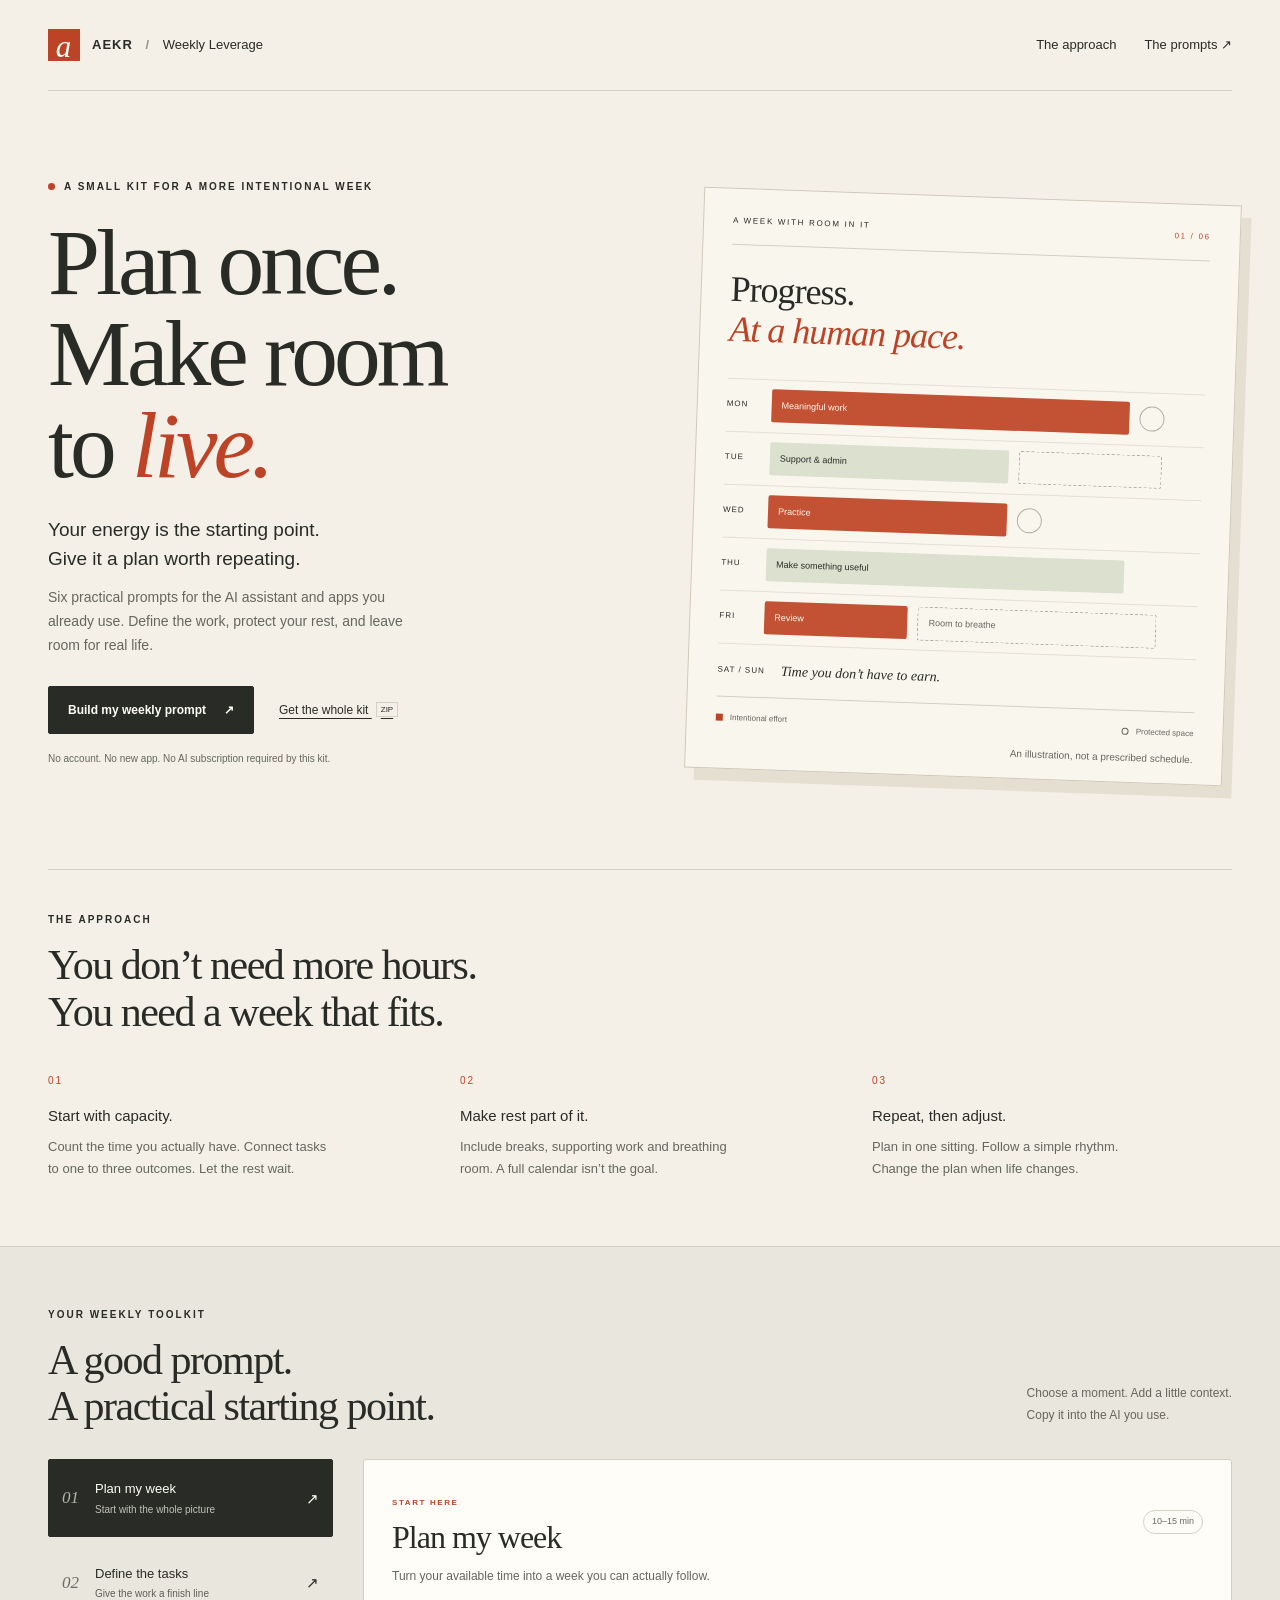
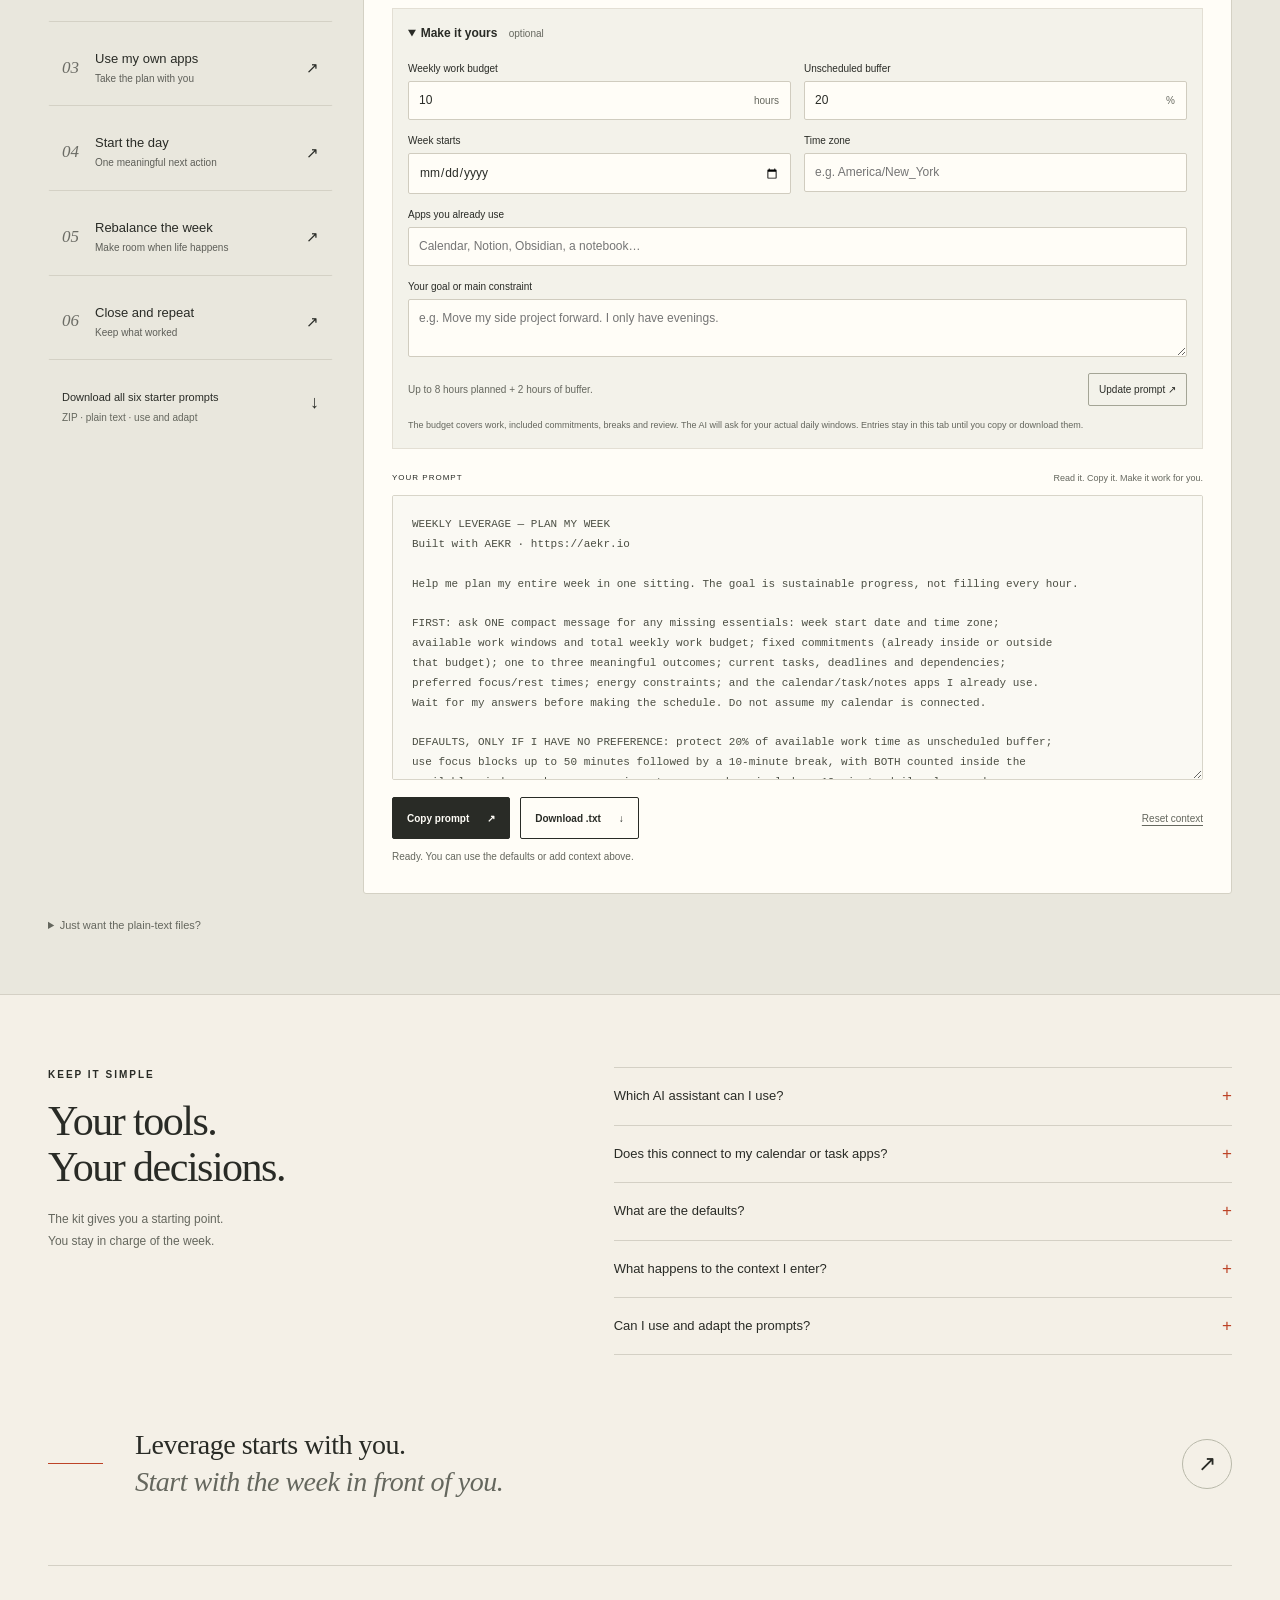
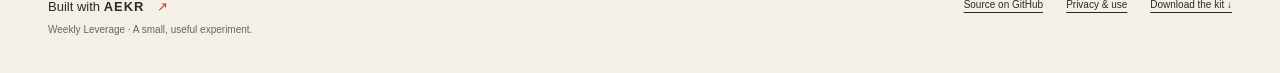
==== projects/weekly-leverage/index.html @ 7cd1676b "Add Weekly Leverage planning prompt toolkit [skip actions] Standalone HTML toolkit with six download" ====
<!doctype html>
<!-- (kommiBo) AEKR Weekly Leverage: a standalone, browser-local prompt toolkit. -->
<html lang="en">
  <head>
    <meta charset="utf-8" />
    <meta name="viewport" content="width=device-width, initial-scale=1" />
    <meta name="theme-color" content="#f4f0e7" />
    <meta
      name="description"
      content="Plan once. Make room to live. Six free-to-use planning prompts for the AI assistant and apps you already use. Built with AEKR."
    />
    <meta property="og:type" content="website" />
    <meta
      property="og:title"
      content="Weekly Leverage — Plan once. Make room to live."
    />
    <meta
      property="og:description"
      content="A practical prompt kit for a realistic week. Your goals, your time, your AI. Built with AEKR."
    />
    <meta name="twitter:card" content="summary" />
    <title>Weekly Leverage — Built with AEKR</title>
    <link rel="icon" href="favicon.svg" type="image/svg+xml" />
    <link rel="stylesheet" href="style.css" />
    <script type="module" src="app.js"></script>
  </head>
  <body>
    <a class="skip-link" href="#main">Skip to content</a>
    <header class="site-header shell">
      <a href="#" class="wordmark" aria-label="Weekly Leverage home"
        ><span class="brand-mark" aria-hidden="true">a</span
        ><span
          >AEKR<span class="wordmark-divider"> / </span
          ><span class="product-name">Weekly Leverage</span></span
        ></a
      >
      <nav aria-label="Main navigation">
        <a href="#how">The approach</a
        ><a href="#toolkit">The prompts <span aria-hidden="true">↗</span></a>
      </nav>
    </header>

    <main id="main">
      <section class="hero shell" aria-labelledby="hero-title">
        <div class="hero-copy">
          <p class="eyebrow">
            <span class="dot"></span> A SMALL KIT FOR A MORE INTENTIONAL WEEK
          </p>
          <h1 id="hero-title">
            Plan once.<br />Make room<br />to <em>live.</em>
          </h1>
          <p class="hero-intro">
            Your energy is the starting point.<br />Give it a plan worth
            repeating.
          </p>
          <p class="hero-detail">
            Six practical prompts for the AI assistant and apps you already use.
            Define the work, protect your rest, and leave room for real life.
          </p>
          <div class="hero-actions">
            <a class="button primary" href="#toolkit"
              >Build my weekly prompt <span aria-hidden="true">↗</span></a
            ><a class="text-link" href="weekly-leverage-prompts.zip" download
              >Get the whole kit <span class="file-tag">ZIP</span></a
            >
          </div>
          <p class="microcopy">
            No account. No new app. No AI subscription required by this kit.
          </p>
        </div>
        <div
          class="week-illustration"
          aria-label="Illustrative weekly plan with focus, supporting work and room to breathe"
        >
          <div class="paper-top">
            <span>A WEEK WITH ROOM IN IT</span
            ><span class="paper-number">01 / 06</span>
          </div>
          <div class="paper-heading">
            Progress.<br /><em>At a human pace.</em>
          </div>
          <div class="week-lines" aria-hidden="true">
            <div class="week-day">
              <span>MON</span>
              <div class="block focus long">Meaningful work</div>
              <div class="break-mark"></div>
            </div>
            <div class="week-day">
              <span>TUE</span>
              <div class="block support mid">Support &amp; admin</div>
              <div class="block outline short"></div>
            </div>
            <div class="week-day">
              <span>WED</span>
              <div class="block focus mid">Practice</div>
              <div class="break-mark"></div>
            </div>
            <div class="week-day">
              <span>THU</span>
              <div class="block support long">Make something useful</div>
            </div>
            <div class="week-day">
              <span>FRI</span>
              <div class="block focus short">Review</div>
              <div class="block outline mid">Room to breathe</div>
            </div>
            <div class="week-day weekend">
              <span>SAT / SUN</span>
              <div>Time you don’t have to earn.</div>
            </div>
          </div>
          <div class="paper-bottom">
            <span><i class="legend-square"></i> Intentional effort</span
            ><span><i class="legend-circle"></i> Protected space</span>
          </div>
          <p class="illustration-caption">
            An illustration, not a prescribed schedule.
          </p>
        </div>
      </section>

      <section class="approach shell" id="how" aria-labelledby="approach-title">
        <div class="section-kicker">THE APPROACH</div>
        <h2 id="approach-title">
          You don’t need more hours.<br />You need a week that fits.
        </h2>
        <div class="principles">
          <article>
            <span class="step-number">01</span>
            <h3>Start with capacity.</h3>
            <p>
              Count the time you actually have. Connect tasks to one to three
              outcomes. Let the rest wait.
            </p>
          </article>
          <article>
            <span class="step-number">02</span>
            <h3>Make rest part of it.</h3>
            <p>
              Include breaks, supporting work and breathing room. A full
              calendar isn’t the goal.
            </p>
          </article>
          <article>
            <span class="step-number">03</span>
            <h3>Repeat, then adjust.</h3>
            <p>
              Plan in one sitting. Follow a simple rhythm. Change the plan when
              life changes.
            </p>
          </article>
        </div>
      </section>

      <section
        class="toolkit-section"
        id="toolkit"
        aria-labelledby="toolkit-title"
      >
        <div class="shell">
          <div class="toolkit-heading">
            <div>
              <p class="section-kicker">YOUR WEEKLY TOOLKIT</p>
              <h2 id="toolkit-title">
                A good prompt.<br />A practical starting point.
              </h2>
            </div>
            <p>
              Choose a moment. Add a little context.<br />Copy it into the AI
              you use.
            </p>
          </div>
          <div class="toolkit-grid">
            <aside class="prompt-menu" aria-label="Choose a planning prompt">
              <button
                class="prompt-choice active"
                type="button"
                data-prompt="plan"
                aria-pressed="true"
              >
                <span class="choice-index">01</span
                ><span
                  ><strong>Plan my week</strong
                  ><small>Start with the whole picture</small></span
                ><span class="choice-arrow" aria-hidden="true">↗</span>
              </button>
              <button
                class="prompt-choice"
                type="button"
                data-prompt="tasks"
                aria-pressed="false"
              >
                <span class="choice-index">02</span
                ><span
                  ><strong>Define the tasks</strong
                  ><small>Give the work a finish line</small></span
                ><span class="choice-arrow" aria-hidden="true">↗</span>
              </button>
              <button
                class="prompt-choice"
                type="button"
                data-prompt="apps"
                aria-pressed="false"
              >
                <span class="choice-index">03</span
                ><span
                  ><strong>Use my own apps</strong
                  ><small>Take the plan with you</small></span
                ><span class="choice-arrow" aria-hidden="true">↗</span>
              </button>
              <button
                class="prompt-choice"
                type="button"
                data-prompt="daily"
                aria-pressed="false"
              >
                <span class="choice-index">04</span
                ><span
                  ><strong>Start the day</strong
                  ><small>One meaningful next action</small></span
                ><span class="choice-arrow" aria-hidden="true">↗</span>
              </button>
              <button
                class="prompt-choice"
                type="button"
                data-prompt="reset"
                aria-pressed="false"
              >
                <span class="choice-index">05</span
                ><span
                  ><strong>Rebalance the week</strong
                  ><small>Make room when life happens</small></span
                ><span class="choice-arrow" aria-hidden="true">↗</span>
              </button>
              <button
                class="prompt-choice"
                type="button"
                data-prompt="review"
                aria-pressed="false"
              >
                <span class="choice-index">06</span
                ><span
                  ><strong>Close and repeat</strong
                  ><small>Keep what worked</small></span
                ><span class="choice-arrow" aria-hidden="true">↗</span>
              </button>
              <a
                class="starter-download"
                href="weekly-leverage-prompts.zip"
                download
                >Download all six starter prompts
                <span aria-hidden="true">↓</span
                ><small>ZIP · plain text · use and adapt</small></a
              >
            </aside>

            <div class="prompt-workspace">
              <div class="workspace-heading">
                <div>
                  <span class="workspace-tag" id="prompt-tag">START HERE</span>
                  <h3 id="prompt-title">Plan my week</h3>
                </div>
                <span class="time-pill" id="prompt-time">10–15 min</span>
              </div>
              <p class="prompt-description" id="prompt-description">
                Turn your available time into a week you can actually follow.
              </p>
              <details class="customize-panel" open>
                <summary>Make it yours <span>optional</span></summary>
                <form id="context-form">
                  <fieldset id="context-fields" disabled>
                    <legend class="visually-hidden">
                      Optional planning context
                    </legend>
                    <div class="field-grid">
                      <label
                        >Weekly work budget
                        <span class="input-wrap"
                          ><input
                            name="hours"
                            type="number"
                            min="1"
                            max="80"
                            step="0.5"
                            value="10"
                            required
                          /><span>hours</span></span
                        ></label
                      >
                      <label
                        >Unscheduled buffer
                        <span class="input-wrap"
                          ><input
                            name="buffer"
                            type="number"
                            min="0"
                            max="50"
                            step="1"
                            value="20"
                            required
                          /><span>%</span></span
                        ></label
                      >
                      <label
                        >Week starts <input name="week" type="date"
                      /></label>
                      <label
                        >Time zone
                        <input
                          name="timezone"
                          type="text"
                          maxlength="80"
                          placeholder="e.g. America/New_York"
                      /></label>
                      <label class="wide"
                        >Apps you already use
                        <input
                          name="apps"
                          type="text"
                          maxlength="200"
                          placeholder="Calendar, Notion, Obsidian, a notebook…"
                      /></label>
                      <label class="wide"
                        >Your goal or main constraint
                        <textarea
                          name="context"
                          maxlength="2000"
                          rows="2"
                          placeholder="e.g. Move my side project forward. I only have evenings."
                        ></textarea>
                      </label>
                    </div>
                    <div class="form-bottom">
                      <p id="capacity-note">
                        Start with up to 8 hours planned + 2 hours of buffer.
                      </p>
                      <button class="small-button" type="submit">
                        Update prompt <span aria-hidden="true">↗</span>
                      </button>
                    </div>
                    <p class="input-note">
                      The budget covers work, included commitments, breaks and
                      review. The AI will ask for your actual daily windows.
                      Entries stay in this tab until you copy or download them.
                    </p>
                  </fieldset>
                </form>
              </details>
              <div class="output-heading">
                <label for="prompt-output">YOUR PROMPT</label
                ><span>Read it. Copy it. Make it work for you.</span>
              </div>
              <textarea
                id="prompt-output"
                class="prompt-output"
                readonly
                spellcheck="false"
                aria-describedby="prompt-status"
              >
Loading the prompt preview. You can also download the starter files below.</textarea>
              <div class="output-actions">
                <button
                  id="copy-prompt"
                  class="button primary"
                  type="button"
                  disabled
                >
                  Copy prompt <span aria-hidden="true">↗</span></button
                ><button
                  id="download-prompt"
                  class="button secondary"
                  type="button"
                  disabled
                >
                  Download .txt <span aria-hidden="true">↓</span></button
                ><button id="reset-context" class="reset-button" type="button">
                  Reset context
                </button>
              </div>
              <p
                id="prompt-status"
                role="status"
                aria-live="polite"
                class="status-line"
              >
                Starter files are also available without JavaScript.
              </p>
              <noscript
                ><p class="no-script">
                  The customizer needs JavaScript. All six starter prompts and
                  the ZIP still work below.
                </p></noscript
              >
            </div>
          </div>
          <details class="plain-files">
            <summary>Just want the plain-text files?</summary>
            <div class="file-links">
              <a href="prompts/01-plan-my-week.txt" download
                >01 · Plan my week</a
              ><a href="prompts/02-define-the-tasks.txt" download
                >02 · Define the tasks</a
              ><a href="prompts/03-move-it-to-my-apps.txt" download
                >03 · Use my own apps</a
              ><a href="prompts/04-start-the-day.txt" download
                >04 · Start the day</a
              ><a href="prompts/05-rebalance-a-disrupted-week.txt" download
                >05 · Rebalance the week</a
              ><a href="prompts/06-close-and-repeat.txt" download
                >06 · Close and repeat</a
              >
            </div>
          </details>
        </div>
      </section>

      <section class="questions shell" aria-labelledby="questions-title">
        <div>
          <p class="section-kicker">KEEP IT SIMPLE</p>
          <h2 id="questions-title">Your tools.<br />Your decisions.</h2>
          <p class="questions-intro">
            The kit gives you a starting point.<br />You stay in charge of the
            week.
          </p>
        </div>
        <div class="faq-list">
          <details>
            <summary>Which AI assistant can I use?</summary>
            <p>
              Any assistant that accepts a text prompt. Copy and paste, or
              download a .txt file. No model API or new subscription is required
              by this website. Your chosen assistant has its own access rules
              and limits.
            </p>
          </details>
          <details>
            <summary>Does this connect to my calendar or task apps?</summary>
            <p>
              No. This page prepares prompts. Your AI can use a connector only
              if it actually has one and you authorize it. Otherwise, paste a
              short summary and use the resulting checklist. The prompts ask for
              a preview and approval before any external changes.
            </p>
          </details>
          <details>
            <summary>What are the defaults?</summary>
            <p>
              A 10-hour example budget, a 20% unscheduled buffer, focus blocks
              up to 50 minutes with 10-minute breaks, one main outcome per day,
              and a brief daily close and weekly review. All supporting time
              must fit inside your available windows. Change these starting
              points to suit your week.
            </p>
          </details>
          <details>
            <summary>What happens to the context I enter?</summary>
            <p>
              The customizer processes it in this browser tab. The page has no
              account, analytics collector, persistent storage or AI connection.
              Your host handles page requests under its own policies. Copying a
              prompt into an AI shares that text with the provider you choose.
              Leave out secrets and confidential information.
            </p>
          </details>
          <details>
            <summary>Can I use and adapt the prompts?</summary>
            <p>
              Yes, for your personal or internal business planning. This
              permission covers the six prompt texts, not the rest of the
              repository or third-party brands. Read the
              <a href="USE-NOTES.txt">use notes</a>. AI output needs your
              review; this kit promises no particular result.
            </p>
          </details>
        </div>
      </section>
      <section class="closing shell">
        <span class="closing-rule"></span>
        <p>
          Leverage starts with you.<br /><em
            >Start with the week in front of you.</em
          >
        </p>
        <a
          href="#toolkit"
          class="circle-link"
          aria-label="Go to the prompt toolkit"
          >↗</a
        >
      </section>
    </main>
    <footer class="site-footer shell">
      <div>
        <a href="https://aekr.io" class="footer-brand"
          >Built with <strong>AEKR</strong> <span aria-hidden="true">↗</span></a
        >
        <p>Weekly Leverage · A small, useful experiment.</p>
      </div>
      <div class="footer-links">
        <a
          href="https://github.com/edlopezpm-ops/Madness/tree/main/projects/weekly-leverage"
          >Source on GitHub</a
        ><a href="USE-NOTES.txt">Privacy &amp; use</a
        ><a href="weekly-leverage-prompts.zip" download>Download the kit ↓</a>
      </div>
    </footer>
  </body>
</html>
---- projects/weekly-leverage/style.css ----
/* (kommiBo) AEKR Weekly Leverage: system fonts and local assets only. */
:root {
  --paper: #f4f0e7;
  --ink: #292b26;
  --muted: #65675e;
  --line: #d4d0c5;
  --accent: #bd4327;
  --soft: #e4e6d9;
  --white: #fffdf7;
  --serif: Georgia, "Times New Roman", serif;
  --sans: Arial, Helvetica, sans-serif;
}
* {
  box-sizing: border-box;
}
html {
  scroll-behavior: smooth;
  scroll-padding-top: 24px;
}
body {
  margin: 0;
  background: var(--paper);
  color: var(--ink);
  font-family: var(--sans);
  font-size: 15px;
  line-height: 1.55;
}
a {
  color: inherit;
  text-decoration-thickness: 1px;
  text-underline-offset: 4px;
}
button,
input,
textarea {
  font: inherit;
}
button,
a,
input,
summary,
textarea {
  -webkit-tap-highlight-color: transparent;
}
button {
  cursor: pointer;
}
button:disabled {
  cursor: wait;
  opacity: 0.6;
}
button:focus-visible,
a:focus-visible,
summary:focus-visible {
  outline: 3px solid var(--accent);
  outline-offset: 5px;
}
input:focus,
textarea:focus {
  outline: 2px solid var(--accent);
  outline-offset: 2px;
}
.shell {
  width: min(1200px, calc(100% - 96px));
  margin-inline: auto;
}
.skip-link {
  position: absolute;
  left: 15px;
  top: -80px;
  background: var(--ink);
  color: white;
  padding: 12px 20px;
  z-index: 5;
}
.skip-link:focus {
  top: 10px;
}
.site-header {
  display: flex;
  align-items: center;
  justify-content: space-between;
  padding-block: 29px;
  border-bottom: 1px solid var(--line);
}
.wordmark {
  display: flex;
  gap: 12px;
  align-items: center;
  font-size: 13px;
  font-weight: 700;
  letter-spacing: 1px;
  text-decoration: none;
}
.brand-mark {
  display: grid;
  place-items: center;
  background: var(--accent);
  color: var(--white);
  width: 32px;
  height: 32px;
  font: italic 31px var(--serif);
  padding-bottom: 5px;
}
.wordmark-divider {
  color: #96958a;
  margin: 0 8px;
}
.product-name {
  font-weight: 400;
  letter-spacing: 0;
}
.site-header nav {
  display: flex;
  gap: 28px;
  font-size: 13px;
}
.site-header nav a {
  text-decoration: none;
}
.site-header nav a:hover {
  color: var(--accent);
}
.hero {
  display: grid;
  grid-template-columns: 1.08fr 1fr;
  gap: 65px;
  align-items: center;
  padding-block: 78px 92px;
}
.eyebrow,
.section-kicker {
  font-size: 10px;
  letter-spacing: 2px;
  font-weight: 700;
}
.eyebrow {
  display: flex;
  align-items: center;
  gap: 9px;
  margin: 0 0 22px;
}
.dot {
  width: 7px;
  height: 7px;
  border-radius: 50%;
  background: var(--accent);
  flex-shrink: 0;
}
h1,
h2,
h3,
p {
  margin-top: 0;
}
h1 {
  font: 400 clamp(64px, 7.3vw, 100px)/0.98 var(--serif);
  letter-spacing: -4px;
  margin: 0 0 25px;
}
h1 em {
  color: var(--accent);
  font-weight: 400;
}
.hero-intro {
  font-size: 19px;
  line-height: 1.5;
  margin-bottom: 13px;
}
.hero-detail {
  max-width: 380px;
  font-size: 14px;
  line-height: 1.7;
  color: var(--muted);
  margin-bottom: 28px;
}
.hero-actions {
  display: flex;
  align-items: center;
  gap: 25px;
  flex-wrap: wrap;
}
.button {
  display: inline-flex;
  align-items: center;
  justify-content: center;
  gap: 18px;
  text-decoration: none;
  border: 1px solid var(--ink);
  padding: 14px 19px;
  font-size: 12px;
  font-weight: 700;
  border-radius: 2px;
  min-height: 46px;
}
.primary {
  background: var(--ink);
  color: var(--white);
}
.primary:hover {
  background: var(--accent);
  border-color: var(--accent);
}
.secondary {
  color: var(--ink);
  background: transparent;
}
.secondary:hover {
  background: var(--soft);
}
.text-link {
  font-size: 12px;
}
.file-tag {
  font-size: 8px;
  border: 1px solid var(--line);
  padding: 2px 4px;
  margin-left: 4px;
  vertical-align: 2px;
}
.microcopy {
  font-size: 10px;
  color: var(--muted);
  margin-top: 17px;
  margin-bottom: 0;
}
.week-illustration {
  position: relative;
  background: #f9f6ee;
  border: 1px solid #cfc9ba;
  padding: 26px 29px 19px;
  transform: rotate(2deg);
  box-shadow: 10px 12px 0 #e5dfd1;
  margin-top: 27px;
}
.paper-top {
  display: flex;
  justify-content: space-between;
  gap: 15px;
  border-bottom: 1px solid var(--line);
  padding-bottom: 17px;
  font-size: 8px;
  letter-spacing: 1.7px;
}
.paper-number {
  color: var(--accent);
  white-space: nowrap;
}
.paper-heading {
  font: 36px/1.1 var(--serif);
  letter-spacing: -1px;
  padding: 25px 0 28px;
}
.paper-heading em {
  color: var(--accent);
}
.week-day {
  display: flex;
  align-items: center;
  gap: 10px;
  min-height: 53px;
  border-top: 1px solid #e4dfd3;
}
.week-day > span {
  font-size: 8px;
  letter-spacing: 1px;
  width: 35px;
  flex-shrink: 0;
}
.block {
  display: flex;
  align-items: center;
  padding: 9px 10px;
  font-size: 9px;
  white-space: nowrap;
  border-radius: 2px;
  min-height: 33px;
}
.long {
  width: 75%;
}
.mid {
  width: 50%;
}
.short {
  width: 30%;
}
.focus {
  background: #c35134;
  color: #fff9ef;
}
.support {
  background: #dce0ce;
}
.outline {
  border: 1px dashed #acae9b;
  color: var(--muted);
}
.break-mark {
  height: 25px;
  width: 25px;
  border: 1px solid #aeb29e;
  border-radius: 50%;
  flex-shrink: 0;
}
.weekend {
  padding-block: 14px;
  gap: 16px;
  font: italic 14px var(--serif);
}
.weekend > span {
  font-family: var(--sans);
  font-style: normal;
  width: auto;
}
.paper-bottom {
  display: flex;
  justify-content: space-between;
  gap: 10px;
  border-top: 1px solid var(--line);
  padding-top: 15px;
  font-size: 8px;
  color: var(--muted);
}
.paper-bottom span {
  display: flex;
  align-items: center;
  gap: 7px;
}
.legend-square {
  height: 7px;
  width: 7px;
  background: var(--accent);
}
.legend-circle {
  height: 7px;
  width: 7px;
  border: 1px solid var(--muted);
  border-radius: 50%;
}
.illustration-caption {
  font: 10px var(--sans);
  text-align: right;
  color: var(--muted);
  margin: 14px 0 0;
}
.approach {
  padding-block: 42px 65px;
  border-top: 1px solid var(--line);
}
h2 {
  font: 400 42px/1.1 var(--serif);
  letter-spacing: -1.5px;
  margin: 15px 0 32px;
}
.principles {
  display: grid;
  grid-template-columns: repeat(3, 1fr);
  gap: 52px;
}
.step-number {
  font-size: 10px;
  color: var(--accent);
  letter-spacing: 2px;
}
.principles h3 {
  font-size: 15px;
  font-weight: 500;
  margin: 14px 0 9px;
}
.principles p {
  font-size: 13px;
  color: var(--muted);
  margin: 0;
  max-width: 290px;
  line-height: 1.7;
}
.toolkit-section {
  padding-block: 60px;
  background: #e9e7dd;
  border-block: 1px solid var(--line);
}
.toolkit-heading {
  display: flex;
  justify-content: space-between;
  gap: 30px;
  align-items: end;
  margin-bottom: 30px;
}
.toolkit-heading h2 {
  margin-bottom: 0;
}
.toolkit-heading > p {
  font-size: 12px;
  line-height: 1.8;
  color: var(--muted);
  margin-bottom: 3px;
}
.toolkit-grid {
  display: grid;
  grid-template-columns: 285px minmax(0, 1fr);
  gap: 30px;
  align-items: start;
}
.prompt-menu {
  display: grid;
  gap: 7px;
}
.prompt-choice {
  display: flex;
  align-items: center;
  gap: 16px;
  text-align: left;
  width: 100%;
  background: transparent;
  border: 1px solid transparent;
  border-bottom-color: #d4d1c5;
  padding: 19px 13px;
  color: var(--ink);
  border-radius: 2px;
}
.prompt-choice:hover {
  background: #dfdfd2;
}
.prompt-choice.active {
  background: var(--ink);
  color: var(--white);
  border-color: var(--ink);
}
.choice-index {
  font: italic 17px var(--serif);
  opacity: 0.65;
}
.prompt-choice strong {
  display: block;
  font-size: 13px;
  font-weight: 500;
}
.prompt-choice small {
  display: block;
  font-size: 10px;
  opacity: 0.72;
  margin-top: 2px;
}
.choice-arrow {
  margin-left: auto;
}
.starter-download {
  font-size: 11px;
  padding: 22px 14px 10px;
  text-decoration: none;
}
.starter-download > span {
  float: right;
  font-size: 18px;
}
.starter-download > small {
  display: block;
  color: var(--muted);
  font-size: 10px;
  margin-top: 4px;
}
.prompt-workspace {
  padding: 28px;
  background: var(--white);
  border: 1px solid #d4d1c4;
  border-radius: 3px;
  min-width: 0;
}
.workspace-heading {
  display: flex;
  align-items: center;
  justify-content: space-between;
  gap: 15px;
}
.workspace-tag {
  font-size: 8px;
  color: var(--accent);
  letter-spacing: 1.6px;
  font-weight: 700;
}
.workspace-heading h3 {
  font: 32px/1.15 var(--serif);
  letter-spacing: -1px;
  margin: 7px 0 0;
}
.time-pill {
  border: 1px solid var(--line);
  font-size: 9px;
  padding: 4px 8px;
  white-space: nowrap;
  border-radius: 20px;
  color: var(--muted);
}
.prompt-description {
  font-size: 12px;
  color: var(--muted);
  margin: 12px 0 22px;
}
.customize-panel {
  background: #f3f2ea;
  border: 1px solid #e3dfd4;
  padding: 15px;
  margin-bottom: 23px;
}
.customize-panel summary {
  font-size: 12px;
  font-weight: 700;
  cursor: pointer;
}
.customize-panel summary > span {
  font-size: 10px;
  color: var(--muted);
  font-weight: 400;
  margin-left: 8px;
}
.field-grid {
  display: grid;
  grid-template-columns: 1fr 1fr;
  gap: 13px;
  margin-top: 18px;
}
.field-grid label {
  font-size: 10px;
  display: flex;
  flex-direction: column;
  gap: 5px;
}
.wide {
  grid-column: 1/-1;
}
.field-grid input,
.field-grid textarea {
  background: var(--white);
  border: 1px solid #d0ccbf;
  color: var(--ink);
  width: 100%;
  padding: 9px 10px;
  border-radius: 2px;
  min-width: 0;
  font-size: 12px;
}
.field-grid textarea {
  resize: vertical;
}
.input-wrap {
  display: flex;
  align-items: center;
  background: var(--white);
  border: 1px solid #d0ccbf;
  border-radius: 2px;
}
.input-wrap input {
  border: 0;
  background: transparent;
  flex: 1;
  width: 60%;
  padding-right: 3px;
}
.input-wrap > span {
  font-size: 10px;
  color: var(--muted);
  padding-right: 11px;
}
.form-bottom {
  display: flex;
  align-items: center;
  justify-content: space-between;
  gap: 14px;
  margin-top: 16px;
}
.form-bottom p {
  font-size: 10px;
  color: var(--muted);
  margin: 0;
  max-width: 245px;
}
.small-button {
  background: transparent;
  border: 1px solid #a4a596;
  border-radius: 2px;
  padding: 8px 10px;
  font-size: 10px;
  white-space: nowrap;
  color: var(--ink);
}
.small-button:hover {
  background: var(--soft);
}
.input-note {
  font-size: 9px;
  line-height: 1.6;
  color: var(--muted);
  margin: 12px 0 0;
}
.output-heading {
  display: flex;
  justify-content: space-between;
  gap: 12px;
  align-items: center;
  font-size: 8px;
  letter-spacing: 1px;
  margin-bottom: 10px;
}
.output-heading span {
  font-size: 9px;
  letter-spacing: 0;
  color: var(--muted);
}
.prompt-output {
  display: block;
  width: 100%;
  height: 285px;
  resize: vertical;
  border: 1px solid #d8d5c9;
  background: #faf9f3;
  color: #4b4e43;
  padding: 19px;
  font:
    11px/1.8 "Courier New",
    monospace;
  border-radius: 2px;
  tab-size: 2;
}
.output-actions {
  display: flex;
  align-items: center;
  gap: 10px;
  flex-wrap: wrap;
  margin-top: 17px;
}
.output-actions .button {
  padding: 11px 14px;
  min-height: 42px;
  font-size: 10px;
}
.reset-button {
  font-size: 10px;
  border: 0;
  padding: 10px 0;
  background: transparent;
  color: var(--muted);
  margin-left: auto;
  text-decoration: underline;
  text-underline-offset: 3px;
}
.status-line {
  font-size: 10px;
  color: var(--muted);
  min-height: 16px;
  margin: 10px 0 0;
}
.plain-files {
  font-size: 11px;
  color: var(--muted);
  margin-top: 23px;
}
.plain-files summary {
  cursor: pointer;
}
.file-links {
  display: grid;
  grid-template-columns: repeat(3, 1fr);
  gap: 12px;
  margin-top: 18px;
}
.questions {
  display: grid;
  grid-template-columns: 1fr 1.3fr;
  gap: 90px;
  padding-block: 72px;
}
.questions h2 {
  margin-bottom: 19px;
}
.questions-intro {
  font-size: 12px;
  line-height: 1.8;
  color: var(--muted);
}
.faq-list details {
  border-top: 1px solid var(--line);
  padding-block: 18px;
}
.faq-list details:last-child {
  border-bottom: 1px solid var(--line);
}
.faq-list summary {
  font-size: 13px;
  cursor: pointer;
  list-style: none;
  display: flex;
  align-items: start;
  justify-content: space-between;
  gap: 20px;
}
.faq-list summary::-webkit-details-marker {
  display: none;
}
.faq-list summary::after {
  content: "+";
  font-size: 17px;
  line-height: 1.2;
  color: var(--accent);
}
.faq-list details[open] summary::after {
  content: "−";
}
.faq-list p {
  font-size: 12px;
  line-height: 1.8;
  margin: 14px 23px 0 0;
  color: var(--muted);
}
.closing {
  display: flex;
  align-items: center;
  gap: 32px;
  padding-block: 0 65px;
}
.closing-rule {
  width: 55px;
  height: 1px;
  background: var(--accent);
}
.closing p {
  font: 28px/1.3 var(--serif);
  letter-spacing: -0.5px;
  margin: 0;
}
.closing p em {
  color: var(--muted);
}
.circle-link {
  margin-left: auto;
  border: 1px solid #b8b8a9;
  width: 50px;
  height: 50px;
  border-radius: 50%;
  display: grid;
  place-items: center;
  font-size: 22px;
  text-decoration: none;
}
.circle-link:hover {
  background: var(--soft);
}
.site-footer {
  border-top: 1px solid var(--line);
  padding-block: 28px 35px;
  display: flex;
  justify-content: space-between;
  gap: 35px;
}
.footer-brand {
  font-size: 13px;
  text-decoration: none;
}
.footer-brand strong {
  letter-spacing: 1px;
}
.footer-brand span {
  color: var(--accent);
  margin-left: 9px;
}
.site-footer p {
  font-size: 10px;
  color: var(--muted);
  margin: 5px 0 0;
}
.footer-links {
  display: flex;
  align-items: start;
  gap: 23px;
  font-size: 10px;
  padding-top: 3px;
}
.no-script {
  font-size: 12px;
  padding: 12px;
  background: var(--soft);
}
@media (min-width: 1500px) {
  .hero {
    gap: 95px;
  }
  .week-illustration {
    margin-inline: 10px;
  }
}
@media (max-width: 1000px) {
  .shell {
    width: calc(100% - 64px);
  }
  .hero {
    gap: 35px;
    padding-block: 60px 75px;
  }
  h1 {
    font-size: 76px;
  }
  .hero-actions {
    gap: 17px;
  }
  .week-illustration {
    padding: 23px;
  }
  .paper-heading {
    font-size: 31px;
  }
  .block {
    font-size: 8px;
    padding: 8px;
  }
  .toolkit-grid {
    grid-template-columns: 235px minmax(0, 1fr);
    gap: 20px;
  }
  .prompt-workspace {
    padding: 22px;
  }
  .questions {
    gap: 50px;
  }
  .principles {
    gap: 35px;
  }
  .footer-links {
    gap: 15px;
  }
  .output-heading span {
    display: none;
  }
}
@media (max-width: 760px) {
  .shell {
    width: calc(100% - 40px);
  }
  .site-header {
    padding-block: 20px;
  }
  .site-header nav {
    gap: 16px;
    font-size: 11px;
  }
  .site-header nav a:first-child {
    display: none;
  }
  .wordmark {
    font-size: 11px;
    gap: 8px;
  }
  .wordmark-divider {
    margin: 0 4px;
  }
  .brand-mark {
    width: 27px;
    height: 27px;
    font-size: 26px;
  }
  .hero {
    grid-template-columns: 1fr;
    gap: 18px;
    padding-block: 43px 55px;
  }
  .eyebrow {
    font-size: 8px;
    letter-spacing: 1.5px;
  }
  h1 {
    font-size: clamp(65px, 14vw, 95px);
    letter-spacing: -3px;
  }
  .hero-intro {
    font-size: 18px;
  }
  .hero-detail {
    max-width: 100%;
    font-size: 13px;
  }
  .week-illustration {
    max-width: 440px;
    width: calc(100% - 16px);
    margin: 28px auto 5px;
    transform: rotate(1deg);
  }
  .week-day {
    min-height: 48px;
  }
  .block {
    font-size: 9px;
  }
  .paper-heading {
    font-size: 35px;
  }
  .approach {
    padding-block: 35px 40px;
  }
  h2 {
    font-size: 34px;
  }
  .principles {
    grid-template-columns: 1fr;
    gap: 25px;
  }
  .principles article {
    display: grid;
    grid-template-columns: 30px 1fr;
    column-gap: 8px;
  }
  .step-number {
    grid-row: 1/3;
    padding-top: 4px;
  }
  .principles h3 {
    margin: 0 0 7px;
  }
  .principles p {
    max-width: none;
  }
  .toolkit-section {
    padding-block: 40px;
  }
  .toolkit-heading {
    display: block;
  }
  .toolkit-heading > p {
    margin-top: 17px;
  }
  .toolkit-grid {
    grid-template-columns: 1fr;
    gap: 22px;
  }
  .prompt-menu {
    grid-template-columns: 1fr 1fr;
    gap: 7px;
  }
  .prompt-choice {
    gap: 10px;
    padding: 14px 9px;
    border-color: #d1d1c4;
  }
  .prompt-choice strong {
    font-size: 11px;
  }
  .prompt-choice small {
    font-size: 9px;
  }
  .choice-index {
    font-size: 15px;
  }
  .choice-arrow {
    display: none;
  }
  .starter-download {
    grid-column: 1/-1;
    padding: 12px 3px 0;
  }
  .starter-download > small {
    display: inline;
    margin-left: 9px;
  }
  .prompt-workspace {
    padding: 20px 17px;
  }
  .workspace-heading h3 {
    font-size: 29px;
  }
  .form-bottom {
    align-items: start;
  }
  .form-bottom p {
    max-width: 170px;
  }
  .prompt-output {
    height: 310px;
    font-size: 11px;
    padding: 14px;
  }
  .file-links {
    grid-template-columns: 1fr 1fr;
    font-size: 10px;
  }
  .questions {
    grid-template-columns: 1fr;
    gap: 16px;
    padding-block: 45px;
  }
  .questions h2 {
    margin-bottom: 14px;
  }
  .questions-intro br {
    display: none;
  }
  .closing {
    gap: 17px;
    padding-block: 0 40px;
  }
  .closing-rule {
    width: 22px;
  }
  .closing p {
    font-size: 22px;
  }
  .circle-link {
    width: 40px;
    height: 40px;
    flex-shrink: 0;
  }
  .site-footer {
    display: block;
    padding-block: 22px;
  }
  .footer-links {
    margin-top: 20px;
    flex-wrap: wrap;
    gap: 20px;
  }
  .output-actions {
    gap: 8px;
  }
  .reset-button {
    margin-left: 0;
    padding-left: 6px;
  }
}
@media (prefers-reduced-motion: reduce) {
  html {
    scroll-behavior: auto;
  }
}

fieldset {
  border: 0;
  padding: 0;
  margin: 0;
  min-width: 0;
}
.visually-hidden {
  position: absolute;
  width: 1px;
  height: 1px;
  overflow: hidden;
  clip-path: inset(50%);
  white-space: nowrap;
}

@media (max-width: 760px) {
  .field-grid input,
  .field-grid textarea {
    font-size: 16px;
  }
  .field-grid label {
    font-size: 11px;
  }
  .input-note {
    font-size: 10px;
  }
  .prompt-choice strong {
    font-size: 12px;
  }
}
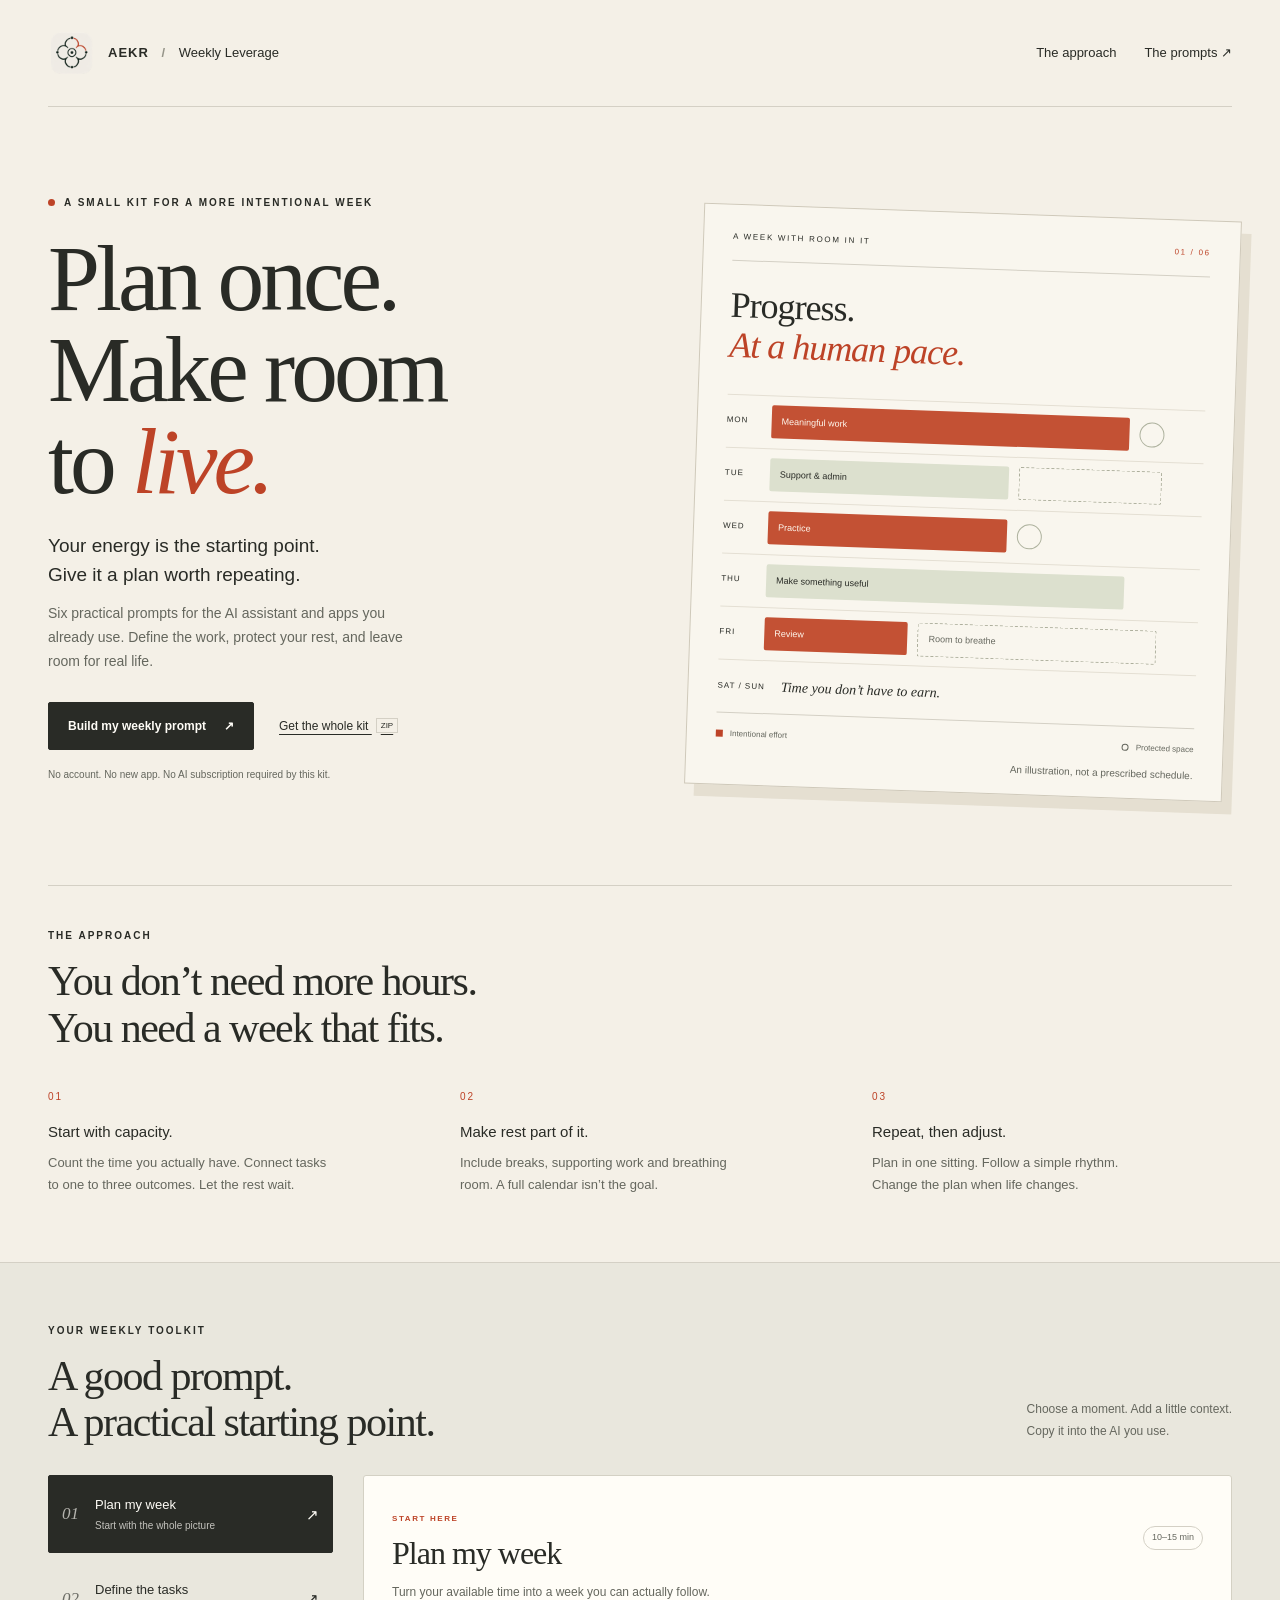
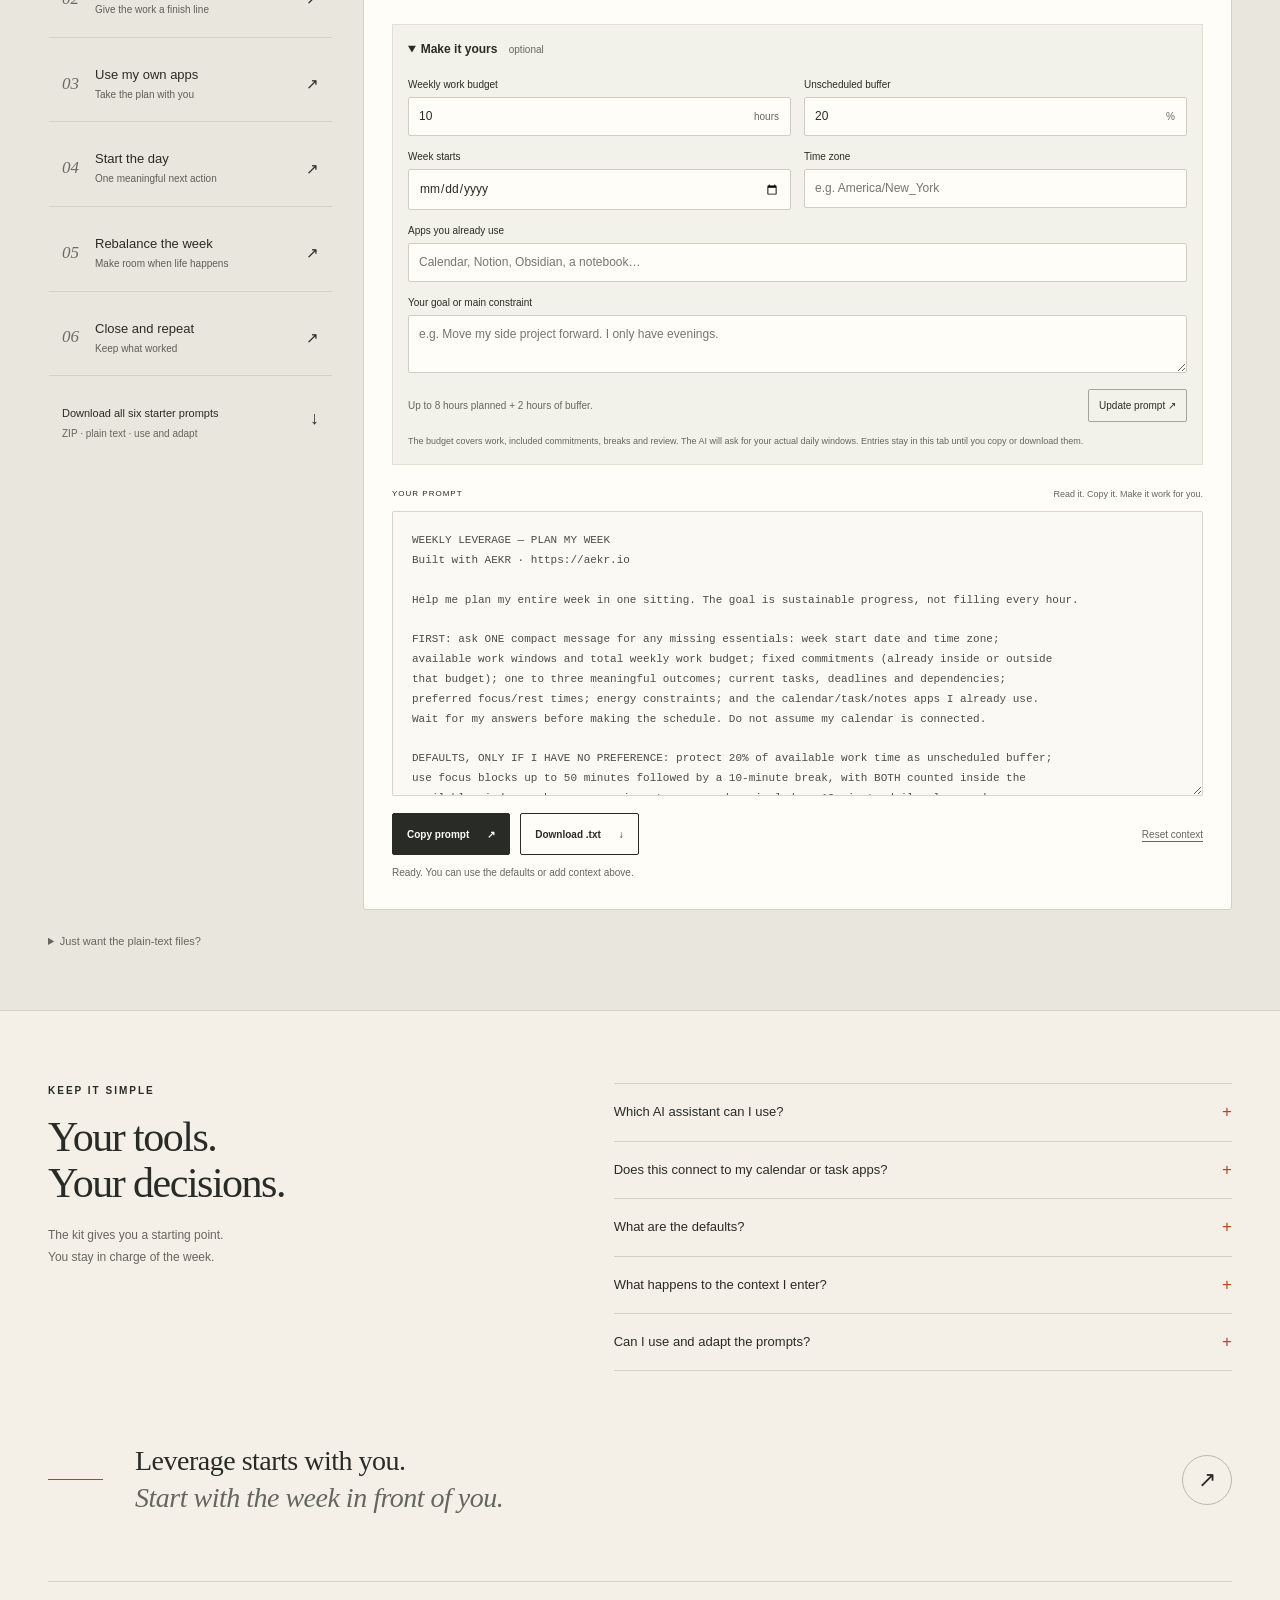
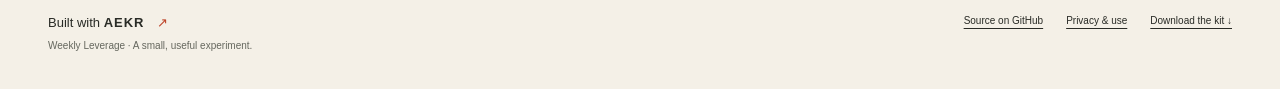
==== commit d6a2faa1: "Add Weekly Leverage social card and owner brand link [skip actions] AEKR-Automation: kommiBo AEKR-Mu" ====
--- a/projects/weekly-leverage/index.html
+++ b/projects/weekly-leverage/index.html
@@ -10,6 +10,8 @@
       content="Plan once. Make room to live. Six free-to-use planning prompts for the AI assistant and apps you already use. Built with AEKR."
     />
     <meta property="og:type" content="website" />
+    <meta property="og:site_name" content="AEKR" />
+    <meta property="og:url" content="https://aekr.io/weekly-leverage/" />
     <meta
       property="og:title"
       content="Weekly Leverage — Plan once. Make room to live."
@@ -18,8 +20,36 @@
       property="og:description"
       content="A practical prompt kit for a realistic week. Your goals, your time, your AI. Built with AEKR."
     />
-    <meta name="twitter:card" content="summary" />
+    <meta
+      property="og:image"
+      content="https://aekr.io/weekly-leverage/social-card.png"
+    />
+    <meta property="og:image:type" content="image/png" />
+    <meta property="og:image:width" content="1200" />
+    <meta property="og:image:height" content="630" />
+    <meta
+      property="og:image:alt"
+      content="Weekly Leverage: Plan once. Make room to live. Six planning prompts, with an illustrated weekly schedule. Built with AEKR."
+    />
+    <meta name="twitter:card" content="summary_large_image" />
+    <meta
+      name="twitter:title"
+      content="Weekly Leverage — Plan once. Make room to live."
+    />
+    <meta
+      name="twitter:description"
+      content="Six planning prompts for the AI assistant and apps you already use. Built with AEKR."
+    />
+    <meta
+      name="twitter:image"
+      content="https://aekr.io/weekly-leverage/social-card.png"
+    />
+    <meta
+      name="twitter:image:alt"
+      content="Weekly Leverage: Plan once. Make room to live. Six planning prompts, with an illustrated weekly schedule. Built with AEKR."
+    />
     <title>Weekly Leverage — Built with AEKR</title>
+    <link rel="canonical" href="https://aekr.io/weekly-leverage/" />
     <link rel="icon" href="favicon.svg" type="image/svg+xml" />
     <link rel="stylesheet" href="style.css" />
     <script type="module" src="app.js"></script>
@@ -27,9 +57,15 @@
   <body>
     <a class="skip-link" href="#main">Skip to content</a>
     <header class="site-header shell">
-      <a href="#" class="wordmark" aria-label="Weekly Leverage home"
-        ><span class="brand-mark" aria-hidden="true">a</span
-        ><span
+      <a href="https://aekr.io/" class="wordmark" aria-label="AEKR home"
+        ><img
+          class="brand-mark"
+          src="aekr-mark.png"
+          alt=""
+          width="48"
+          height="48"
+        />
+        <span
           >AEKR<span class="wordmark-divider"> / </span
           ><span class="product-name">Weekly Leverage</span></span
         ></a
--- a/projects/weekly-leverage/style.css
+++ b/projects/weekly-leverage/style.css
@@ -93,14 +93,11 @@
   text-decoration: none;
 }
 .brand-mark {
-  display: grid;
-  place-items: center;
-  background: var(--accent);
-  color: var(--white);
-  width: 32px;
-  height: 32px;
-  font: italic 31px var(--serif);
-  padding-bottom: 5px;
+  display: block;
+  flex: 0 0 auto;
+  width: 48px;
+  height: 48px;
+  object-fit: contain;
 }
 .wordmark-divider {
   color: #96958a;
@@ -854,9 +851,8 @@
     margin: 0 4px;
   }
   .brand-mark {
-    width: 27px;
-    height: 27px;
-    font-size: 26px;
+    width: 40px;
+    height: 40px;
   }
   .hero {
     grid-template-columns: 1fr;
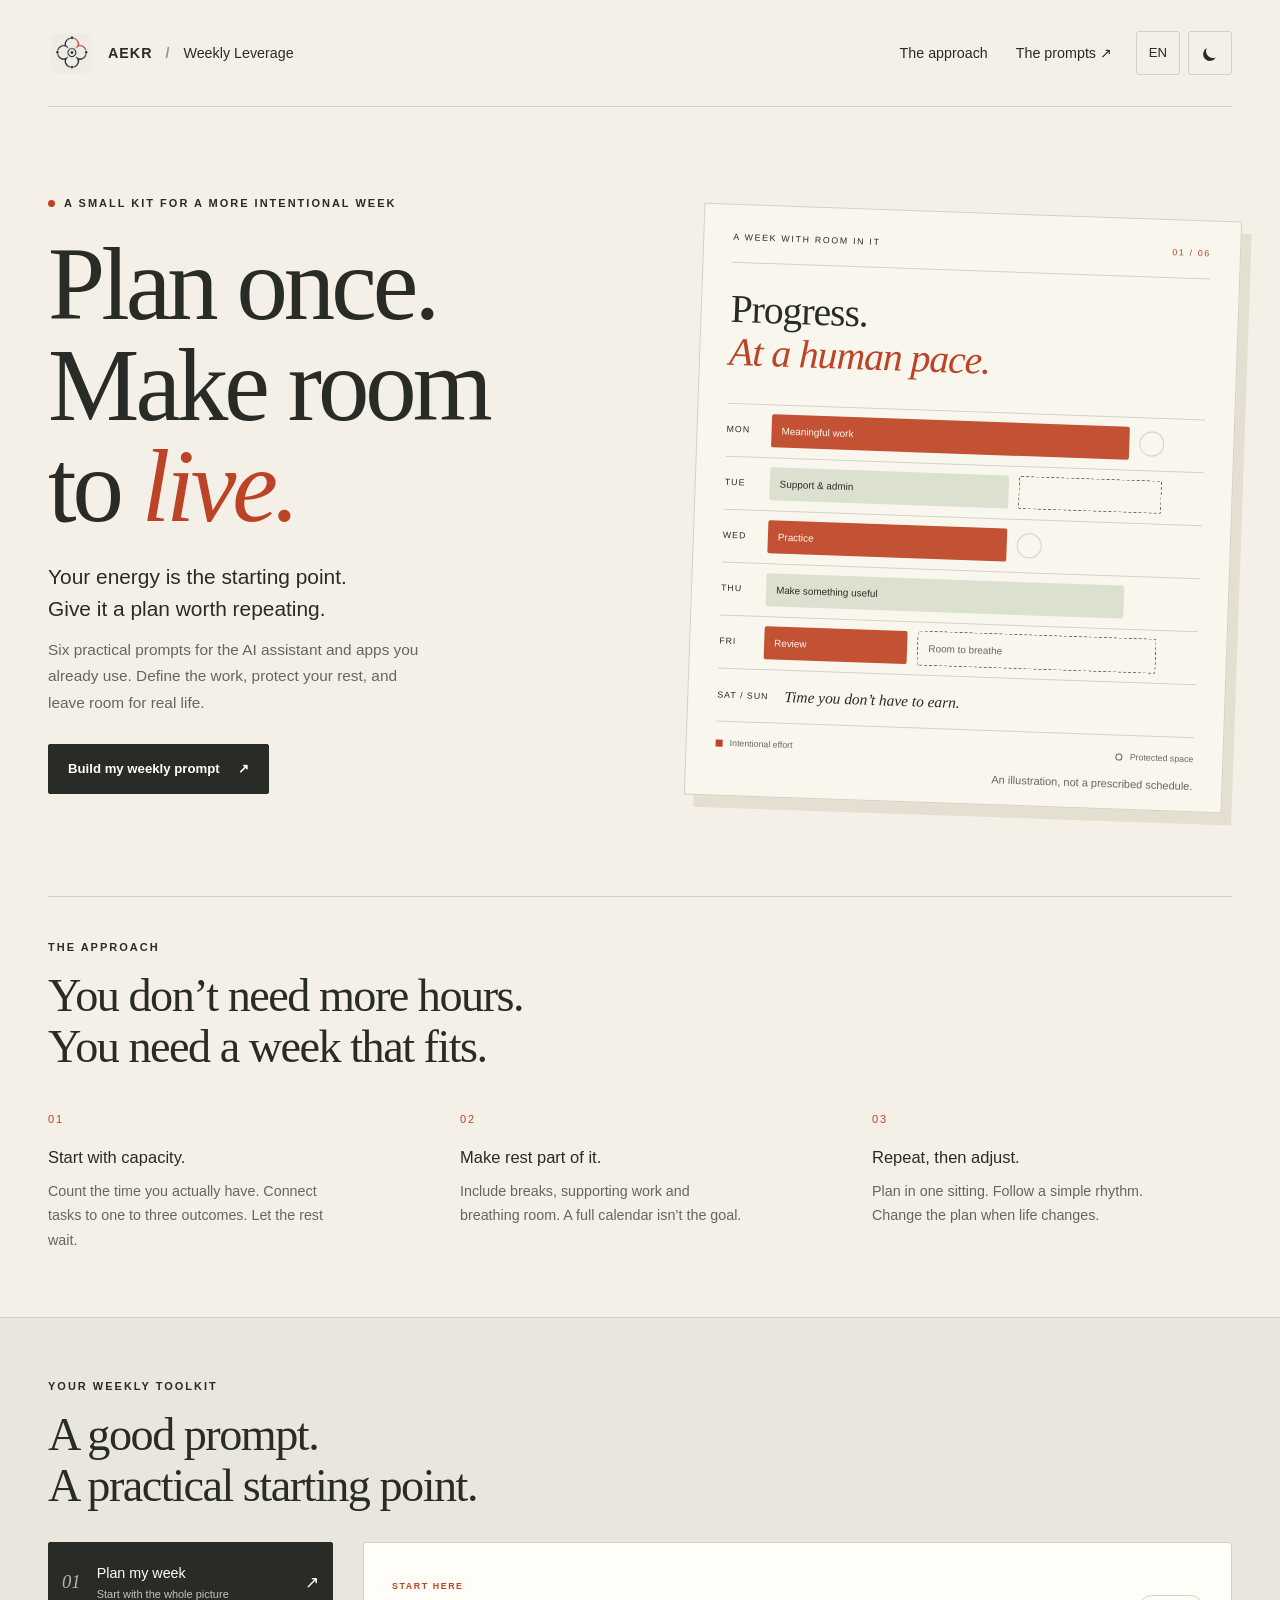
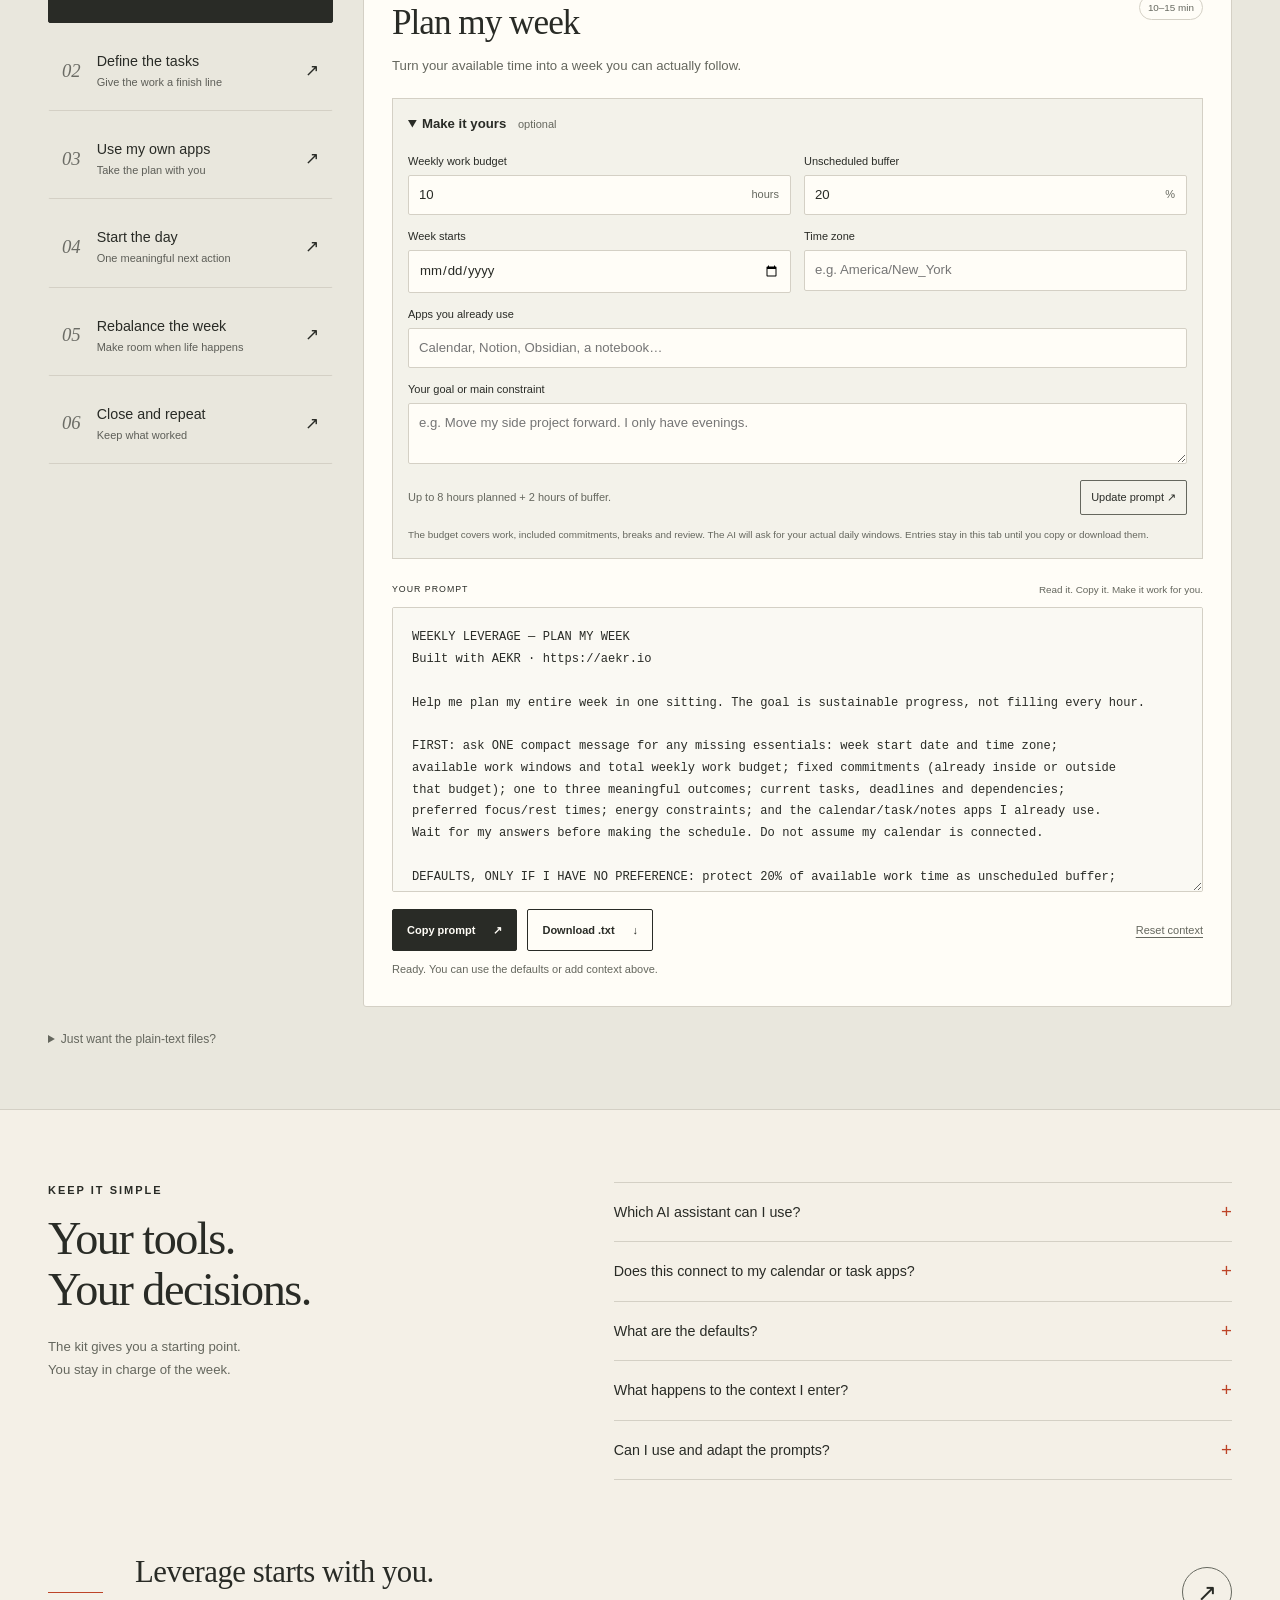
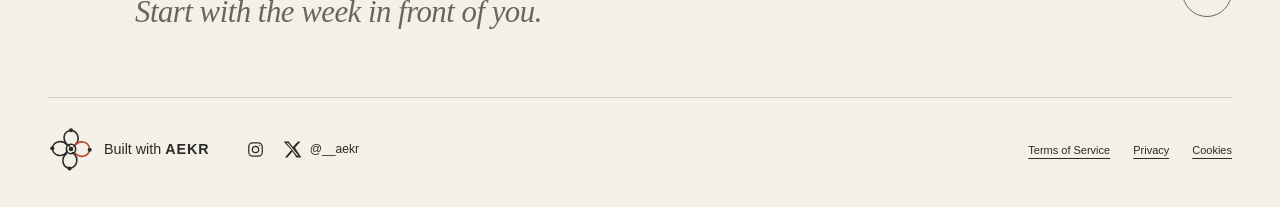
==== commit 4dbb0b6c: "Add multilingual Weekly Leverage preferences and AEKR footer [skip actions] AEKR-Automation: kommiBo" ====
--- a/projects/weekly-leverage/index.html
+++ b/projects/weekly-leverage/index.html
@@ -50,7 +50,9 @@
     />
     <title>Weekly Leverage — Built with AEKR</title>
     <link rel="canonical" href="https://aekr.io/weekly-leverage/" />
-    <link rel="icon" href="favicon.svg" type="image/svg+xml" />
+    <link rel="icon" href="aekr-mark.png" type="image/png" sizes="256x256" />
+    <meta name="color-scheme" content="light dark" />
+    <script src="theme.js"></script>
     <link rel="stylesheet" href="style.css" />
     <script type="module" src="app.js"></script>
   </head>
@@ -74,6 +76,68 @@
         <a href="#how">The approach</a
         ><a href="#toolkit">The prompts <span aria-hidden="true">↗</span></a>
       </nav>
+      <div class="preferences" id="preferences">
+        <div class="language-control">
+          <button
+            id="language-toggle"
+            type="button"
+            aria-label="Choose language"
+            aria-expanded="false"
+            aria-controls="language-options"
+            disabled
+          >
+            EN
+          </button>
+          <div id="language-options" class="language-options" hidden>
+            <div role="group" aria-label="Language options">
+              <button type="button" data-language="en" lang="en">
+                English
+              </button>
+              <button type="button" data-language="es" lang="es">
+                Español
+              </button>
+              <button type="button" data-language="pt" lang="pt-BR">
+                Português
+              </button>
+            </div>
+            <button id="system-theme" type="button">Use system theme</button>
+          </div>
+        </div>
+        <button
+          id="theme-toggle"
+          type="button"
+          aria-label="Switch to dark mode"
+          aria-pressed="false"
+          hidden
+        >
+          <svg
+            class="moon-icon"
+            viewBox="0 0 24 24"
+            aria-hidden="true"
+            focusable="false"
+          >
+            <path
+              d="M18.8 16.6A8.5 8.5 0 0 1 7.4 5.2 8.5 8.5 0 1 0 18.8 16.6Z"
+              fill="currentColor"
+            />
+          </svg>
+          <svg
+            class="sun-icon"
+            viewBox="0 0 24 24"
+            aria-hidden="true"
+            focusable="false"
+            fill="none"
+            stroke="currentColor"
+            stroke-width="1.8"
+            stroke-linecap="round"
+          >
+            <circle cx="12" cy="12" r="4" />
+            <path
+              d="M12 2v2m0 16v2M4.93 4.93l1.42 1.42m11.3 11.3 1.42 1.42M2 12h2m16 0h2M4.93 19.07l1.42-1.42m11.3-11.3 1.42-1.42"
+            />
+          </svg>
+        </button>
+      </div>
     </header>
 
     <main id="main">
@@ -96,13 +160,8 @@
           <div class="hero-actions">
             <a class="button primary" href="#toolkit"
               >Build my weekly prompt <span aria-hidden="true">↗</span></a
-            ><a class="text-link" href="weekly-leverage-prompts.zip" download
-              >Get the whole kit <span class="file-tag">ZIP</span></a
             >
           </div>
-          <p class="microcopy">
-            No account. No new app. No AI subscription required by this kit.
-          </p>
         </div>
         <div
           class="week-illustration"
@@ -201,10 +260,6 @@
                 A good prompt.<br />A practical starting point.
               </h2>
             </div>
-            <p>
-              Choose a moment. Add a little context.<br />Copy it into the AI
-              you use.
-            </p>
           </div>
           <div class="toolkit-grid">
             <aside class="prompt-menu" aria-label="Choose a planning prompt">
@@ -280,14 +335,6 @@
                   ><small>Keep what worked</small></span
                 ><span class="choice-arrow" aria-hidden="true">↗</span>
               </button>
-              <a
-                class="starter-download"
-                href="weekly-leverage-prompts.zip"
-                download
-                >Download all six starter prompts
-                <span aria-hidden="true">↓</span
-                ><small>ZIP · plain text · use and adapt</small></a
-              >
             </aside>
 
             <div class="prompt-workspace">
@@ -423,8 +470,8 @@
               </p>
               <noscript
                 ><p class="no-script">
-                  The customizer needs JavaScript. All six starter prompts and
-                  the ZIP still work below.
+                  The customizer needs JavaScript. All six starter prompts still
+                  work below.
                 </p></noscript
               >
             </div>
@@ -446,6 +493,46 @@
                 >06 · Close and repeat</a
               >
             </div>
+            <noscript
+              ><h3 lang="es">Español</h3>
+              <div class="file-links" lang="es">
+                <a href="locales/es/prompts/01-plan-my-week.txt" download
+                  >01 · Planificar mi semana</a
+                ><a href="locales/es/prompts/02-define-the-tasks.txt" download
+                  >02 · Definir las tareas</a
+                ><a href="locales/es/prompts/03-move-it-to-my-apps.txt" download
+                  >03 · Usar mis apps</a
+                ><a href="locales/es/prompts/04-start-the-day.txt" download
+                  >04 · Empezar el día</a
+                ><a
+                  href="locales/es/prompts/05-rebalance-a-disrupted-week.txt"
+                  download
+                  >05 · Reequilibrar la semana</a
+                ><a href="locales/es/prompts/06-close-and-repeat.txt" download
+                  >06 · Cerrar y repetir</a
+                >
+              </div></noscript
+            >
+            <noscript
+              ><h3 lang="pt">Português</h3>
+              <div class="file-links" lang="pt">
+                <a href="locales/pt/prompts/01-plan-my-week.txt" download
+                  >01 · Planejar minha semana</a
+                ><a href="locales/pt/prompts/02-define-the-tasks.txt" download
+                  >02 · Definir as tarefas</a
+                ><a href="locales/pt/prompts/03-move-it-to-my-apps.txt" download
+                  >03 · Usar meus aplicativos</a
+                ><a href="locales/pt/prompts/04-start-the-day.txt" download
+                  >04 · Começar o dia</a
+                ><a
+                  href="locales/pt/prompts/05-rebalance-a-disrupted-week.txt"
+                  download
+                  >05 · Reequilibrar a semana</a
+                ><a href="locales/pt/prompts/06-close-and-repeat.txt" download
+                  >06 · Encerrar e repetir</a
+                >
+              </div></noscript
+            >
           </details>
         </div>
       </section>
@@ -491,11 +578,12 @@
           <details>
             <summary>What happens to the context I enter?</summary>
             <p>
-              The customizer processes it in this browser tab. The page has no
-              account, analytics collector, persistent storage or AI connection.
-              Your host handles page requests under its own policies. Copying a
-              prompt into an AI shares that text with the provider you choose.
-              Leave out secrets and confidential information.
+              The customizer processes planning entries only in this tab. Only
+              your language and theme choices are saved on this device. The page
+              has no account, analytics collector or AI connection. Your host
+              handles page requests under its own policies. Copying a prompt
+              into an AI shares that text with the provider you choose. Leave
+              out secrets and confidential information.
             </p>
           </details>
           <details>
@@ -503,9 +591,8 @@
             <p>
               Yes, for your personal or internal business planning. This
               permission covers the six prompt texts, not the rest of the
-              repository or third-party brands. Read the
-              <a href="USE-NOTES.txt">use notes</a>. AI output needs your
-              review; this kit promises no particular result.
+              repository or third-party brands. AI output needs your review;
+              this kit promises no particular result.
             </p>
           </details>
         </div>
@@ -526,19 +613,84 @@
       </section>
     </main>
     <footer class="site-footer shell">
-      <div>
-        <a href="https://aekr.io" class="footer-brand"
-          >Built with <strong>AEKR</strong> <span aria-hidden="true">↗</span></a
+      <div class="footer-identity">
+        <a
+          href="https://aekr.io/"
+          target="_blank"
+          rel="noopener noreferrer"
+          class="aekr-banner"
+          aria-label="Built with AEKR (opens in a new tab)"
         >
-        <p>Weekly Leverage · A small, useful experiment.</p>
+          <svg
+            class="signature-mark"
+            viewBox="0 0 64 64"
+            aria-hidden="true"
+            focusable="false"
+            fill="none"
+            stroke="currentColor"
+            stroke-width="2.2"
+            stroke-linecap="round"
+          >
+            <path d="M30 28C19 21 20 8 32 6c11 2 13 14 5 21" />
+            <path
+              class="signature-accent"
+              d="M36 29c7-11 21-8 22 4-2 11-15 12-21 4"
+            />
+            <path
+              d="M34 37c10 7 7 20-4 22-11-2-12-15-4-21M27 35c-7 10-20 7-21-4 2-11 15-12 21-4"
+            />
+            <circle cx="32" cy="32" r="6.5" />
+            <g fill="currentColor" stroke="none">
+              <circle cx="32" cy="6" r="2.8" />
+              <circle cx="58" cy="33" r="2.8" />
+              <circle cx="30" cy="59" r="2.8" />
+              <circle cx="6" cy="31" r="2.8" />
+              <circle cx="32" cy="32" r="3.2" />
+            </g>
+          </svg>
+          <span>Built with <strong>AEKR</strong></span>
+        </a>
+        <div class="social-links">
+          <a
+            href="https://www.instagram.com/__aekr/"
+            target="_blank"
+            rel="noopener noreferrer"
+            aria-label="Instagram (opens in a new tab)"
+            ><svg
+              viewBox="0 0 24 24"
+              fill="none"
+              stroke="currentColor"
+              stroke-width="1.6"
+              aria-hidden="true"
+            >
+              <rect x="3.5" y="3.5" width="17" height="17" rx="5" />
+              <circle cx="12" cy="12" r="4" />
+              <circle
+                cx="17.4"
+                cy="6.7"
+                r=".8"
+                fill="currentColor"
+                stroke="none"
+              /></svg
+          ></a>
+          <a
+            href="https://x.com/__aekr"
+            target="_blank"
+            rel="noopener noreferrer"
+            aria-label="X @__aekr (opens in a new tab)"
+            ><svg viewBox="0 0 24 24" fill="currentColor" aria-hidden="true">
+              <path
+                d="M18.9 2H22l-6.8 7.8L23.2 22h-6.3L12 14.6 5.5 22H2.4l8.2-9.4L.8 2h6.5l5.2 6.8L18.9 2Zm-1.1 18h1.7L6.4 3.9H4.6L17.8 20Z"
+              /></svg
+            ><span>@__aekr</span></a
+          >
+        </div>
       </div>
-      <div class="footer-links">
-        <a
-          href="https://github.com/edlopezpm-ops/Madness/tree/main/projects/weekly-leverage"
-          >Source on GitHub</a
-        ><a href="USE-NOTES.txt">Privacy &amp; use</a
-        ><a href="weekly-leverage-prompts.zip" download>Download the kit ↓</a>
-      </div>
+      <nav class="footer-links" aria-label="AEKR policies">
+        <a href="https://aekr.io/terms.html">Terms of Service</a>
+        <a href="https://aekr.io/privacy.html">Privacy</a>
+        <a href="https://aekr.io/cookies.html">Cookies</a>
+      </nav>
     </footer>
   </body>
 </html>
--- a/projects/weekly-leverage/style.css
+++ b/projects/weekly-leverage/style.css
@@ -7,6 +7,13 @@
   --accent: #bd4327;
   --soft: #e4e6d9;
   --white: #fffdf7;
+  --card: #f9f6ee;
+  --shadow: #e5dfd1;
+  --support: #dce0ce;
+  --toolkit: #e9e7dd;
+  --hover: #dfdfd2;
+  --panel: #f3f2ea;
+  --field: #faf9f3;
   --serif: Georgia, "Times New Roman", serif;
   --sans: Arial, Helvetica, sans-serif;
 }
@@ -22,7 +29,7 @@
   background: var(--paper);
   color: var(--ink);
   font-family: var(--sans);
-  font-size: 15px;
+  font-size: 16.5px;
   line-height: 1.55;
 }
 a {
@@ -69,7 +76,7 @@
   left: 15px;
   top: -80px;
   background: var(--ink);
-  color: white;
+  color: var(--white);
   padding: 12px 20px;
   z-index: 5;
 }
@@ -87,7 +94,7 @@
   display: flex;
   gap: 12px;
   align-items: center;
-  font-size: 13px;
+  font-size: 14.3px;
   font-weight: 700;
   letter-spacing: 1px;
   text-decoration: none;
@@ -110,7 +117,7 @@
 .site-header nav {
   display: flex;
   gap: 28px;
-  font-size: 13px;
+  font-size: 14.3px;
 }
 .site-header nav a {
   text-decoration: none;
@@ -127,7 +134,7 @@
 }
 .eyebrow,
 .section-kicker {
-  font-size: 10px;
+  font-size: 11px;
   letter-spacing: 2px;
   font-weight: 700;
 }
@@ -151,7 +158,7 @@
   margin-top: 0;
 }
 h1 {
-  font: 400 clamp(64px, 7.3vw, 100px)/0.98 var(--serif);
+  font: 400 clamp(70.4px, 8.03vw, 110px)/0.98 var(--serif);
   letter-spacing: -4px;
   margin: 0 0 25px;
 }
@@ -160,13 +167,13 @@
   font-weight: 400;
 }
 .hero-intro {
-  font-size: 19px;
+  font-size: 20.9px;
   line-height: 1.5;
   margin-bottom: 13px;
 }
 .hero-detail {
   max-width: 380px;
-  font-size: 14px;
+  font-size: 15.4px;
   line-height: 1.7;
   color: var(--muted);
   margin-bottom: 28px;
@@ -185,7 +192,7 @@
   text-decoration: none;
   border: 1px solid var(--ink);
   padding: 14px 19px;
-  font-size: 12px;
+  font-size: 13.2px;
   font-weight: 700;
   border-radius: 2px;
   min-height: 46px;
@@ -205,29 +212,13 @@
 .secondary:hover {
   background: var(--soft);
 }
-.text-link {
-  font-size: 12px;
-}
-.file-tag {
-  font-size: 8px;
-  border: 1px solid var(--line);
-  padding: 2px 4px;
-  margin-left: 4px;
-  vertical-align: 2px;
-}
-.microcopy {
-  font-size: 10px;
-  color: var(--muted);
-  margin-top: 17px;
-  margin-bottom: 0;
-}
 .week-illustration {
   position: relative;
-  background: #f9f6ee;
-  border: 1px solid #cfc9ba;
+  background: var(--card);
+  border: 1px solid var(--line);
   padding: 26px 29px 19px;
   transform: rotate(2deg);
-  box-shadow: 10px 12px 0 #e5dfd1;
+  box-shadow: 10px 12px 0 var(--shadow);
   margin-top: 27px;
 }
 .paper-top {
@@ -236,7 +227,7 @@
   gap: 15px;
   border-bottom: 1px solid var(--line);
   padding-bottom: 17px;
-  font-size: 8px;
+  font-size: 8.8px;
   letter-spacing: 1.7px;
 }
 .paper-number {
@@ -244,7 +235,7 @@
   white-space: nowrap;
 }
 .paper-heading {
-  font: 36px/1.1 var(--serif);
+  font: 39.6px/1.1 var(--serif);
   letter-spacing: -1px;
   padding: 25px 0 28px;
 }
@@ -256,10 +247,10 @@
   align-items: center;
   gap: 10px;
   min-height: 53px;
-  border-top: 1px solid #e4dfd3;
+  border-top: 1px solid var(--line);
 }
 .week-day > span {
-  font-size: 8px;
+  font-size: 8.8px;
   letter-spacing: 1px;
   width: 35px;
   flex-shrink: 0;
@@ -268,7 +259,7 @@
   display: flex;
   align-items: center;
   padding: 9px 10px;
-  font-size: 9px;
+  font-size: 9.9px;
   white-space: nowrap;
   border-radius: 2px;
   min-height: 33px;
@@ -287,23 +278,23 @@
   color: #fff9ef;
 }
 .support {
-  background: #dce0ce;
+  background: var(--support);
 }
 .outline {
-  border: 1px dashed #acae9b;
+  border: 1px dashed var(--muted);
   color: var(--muted);
 }
 .break-mark {
   height: 25px;
   width: 25px;
-  border: 1px solid #aeb29e;
+  border: 1px solid var(--line);
   border-radius: 50%;
   flex-shrink: 0;
 }
 .weekend {
   padding-block: 14px;
   gap: 16px;
-  font: italic 14px var(--serif);
+  font: italic 15.4px var(--serif);
 }
 .weekend > span {
   font-family: var(--sans);
@@ -316,7 +307,7 @@
   gap: 10px;
   border-top: 1px solid var(--line);
   padding-top: 15px;
-  font-size: 8px;
+  font-size: 8.8px;
   color: var(--muted);
 }
 .paper-bottom span {
@@ -336,7 +327,7 @@
   border-radius: 50%;
 }
 .illustration-caption {
-  font: 10px var(--sans);
+  font: 11px var(--sans);
   text-align: right;
   color: var(--muted);
   margin: 14px 0 0;
@@ -346,7 +337,7 @@
   border-top: 1px solid var(--line);
 }
 h2 {
-  font: 400 42px/1.1 var(--serif);
+  font: 400 46.2px/1.1 var(--serif);
   letter-spacing: -1.5px;
   margin: 15px 0 32px;
 }
@@ -356,17 +347,17 @@
   gap: 52px;
 }
 .step-number {
-  font-size: 10px;
+  font-size: 11px;
   color: var(--accent);
   letter-spacing: 2px;
 }
 .principles h3 {
-  font-size: 15px;
+  font-size: 16.5px;
   font-weight: 500;
   margin: 14px 0 9px;
 }
 .principles p {
-  font-size: 13px;
+  font-size: 14.3px;
   color: var(--muted);
   margin: 0;
   max-width: 290px;
@@ -374,7 +365,7 @@
 }
 .toolkit-section {
   padding-block: 60px;
-  background: #e9e7dd;
+  background: var(--toolkit);
   border-block: 1px solid var(--line);
 }
 .toolkit-heading {
@@ -387,12 +378,7 @@
 .toolkit-heading h2 {
   margin-bottom: 0;
 }
-.toolkit-heading > p {
-  font-size: 12px;
-  line-height: 1.8;
-  color: var(--muted);
-  margin-bottom: 3px;
-}
+
 .toolkit-grid {
   display: grid;
   grid-template-columns: 285px minmax(0, 1fr);
@@ -411,13 +397,13 @@
   width: 100%;
   background: transparent;
   border: 1px solid transparent;
-  border-bottom-color: #d4d1c5;
+  border-bottom-color: var(--line);
   padding: 19px 13px;
   color: var(--ink);
   border-radius: 2px;
 }
 .prompt-choice:hover {
-  background: #dfdfd2;
+  background: var(--hover);
 }
 .prompt-choice.active {
   background: var(--ink);
@@ -425,42 +411,27 @@
   border-color: var(--ink);
 }
 .choice-index {
-  font: italic 17px var(--serif);
+  font: italic 18.7px var(--serif);
   opacity: 0.65;
 }
 .prompt-choice strong {
   display: block;
-  font-size: 13px;
+  font-size: 14.3px;
   font-weight: 500;
 }
 .prompt-choice small {
   display: block;
-  font-size: 10px;
+  font-size: 11px;
   opacity: 0.72;
   margin-top: 2px;
 }
 .choice-arrow {
   margin-left: auto;
-}
-.starter-download {
-  font-size: 11px;
-  padding: 22px 14px 10px;
-  text-decoration: none;
-}
-.starter-download > span {
-  float: right;
-  font-size: 18px;
-}
-.starter-download > small {
-  display: block;
-  color: var(--muted);
-  font-size: 10px;
-  margin-top: 4px;
 }
 .prompt-workspace {
   padding: 28px;
   background: var(--white);
-  border: 1px solid #d4d1c4;
+  border: 1px solid var(--line);
   border-radius: 3px;
   min-width: 0;
 }
@@ -471,42 +442,42 @@
   gap: 15px;
 }
 .workspace-tag {
-  font-size: 8px;
+  font-size: 8.8px;
   color: var(--accent);
   letter-spacing: 1.6px;
   font-weight: 700;
 }
 .workspace-heading h3 {
-  font: 32px/1.15 var(--serif);
+  font: 35.2px/1.15 var(--serif);
   letter-spacing: -1px;
   margin: 7px 0 0;
 }
 .time-pill {
   border: 1px solid var(--line);
-  font-size: 9px;
+  font-size: 9.9px;
   padding: 4px 8px;
   white-space: nowrap;
   border-radius: 20px;
   color: var(--muted);
 }
 .prompt-description {
-  font-size: 12px;
+  font-size: 13.2px;
   color: var(--muted);
   margin: 12px 0 22px;
 }
 .customize-panel {
-  background: #f3f2ea;
-  border: 1px solid #e3dfd4;
+  background: var(--panel);
+  border: 1px solid var(--line);
   padding: 15px;
   margin-bottom: 23px;
 }
 .customize-panel summary {
-  font-size: 12px;
+  font-size: 13.2px;
   font-weight: 700;
   cursor: pointer;
 }
 .customize-panel summary > span {
-  font-size: 10px;
+  font-size: 11px;
   color: var(--muted);
   font-weight: 400;
   margin-left: 8px;
@@ -518,7 +489,7 @@
   margin-top: 18px;
 }
 .field-grid label {
-  font-size: 10px;
+  font-size: 11px;
   display: flex;
   flex-direction: column;
   gap: 5px;
@@ -529,13 +500,13 @@
 .field-grid input,
 .field-grid textarea {
   background: var(--white);
-  border: 1px solid #d0ccbf;
+  border: 1px solid var(--line);
   color: var(--ink);
   width: 100%;
   padding: 9px 10px;
   border-radius: 2px;
   min-width: 0;
-  font-size: 12px;
+  font-size: 13.2px;
 }
 .field-grid textarea {
   resize: vertical;
@@ -544,7 +515,7 @@
   display: flex;
   align-items: center;
   background: var(--white);
-  border: 1px solid #d0ccbf;
+  border: 1px solid var(--line);
   border-radius: 2px;
 }
 .input-wrap input {
@@ -555,7 +526,7 @@
   padding-right: 3px;
 }
 .input-wrap > span {
-  font-size: 10px;
+  font-size: 11px;
   color: var(--muted);
   padding-right: 11px;
 }
@@ -567,17 +538,17 @@
   margin-top: 16px;
 }
 .form-bottom p {
-  font-size: 10px;
+  font-size: 11px;
   color: var(--muted);
   margin: 0;
   max-width: 245px;
 }
 .small-button {
   background: transparent;
-  border: 1px solid #a4a596;
+  border: 1px solid var(--muted);
   border-radius: 2px;
   padding: 8px 10px;
-  font-size: 10px;
+  font-size: 11px;
   white-space: nowrap;
   color: var(--ink);
 }
@@ -585,7 +556,7 @@
   background: var(--soft);
 }
 .input-note {
-  font-size: 9px;
+  font-size: 9.9px;
   line-height: 1.6;
   color: var(--muted);
   margin: 12px 0 0;
@@ -595,12 +566,12 @@
   justify-content: space-between;
   gap: 12px;
   align-items: center;
-  font-size: 8px;
+  font-size: 8.8px;
   letter-spacing: 1px;
   margin-bottom: 10px;
 }
 .output-heading span {
-  font-size: 9px;
+  font-size: 9.9px;
   letter-spacing: 0;
   color: var(--muted);
 }
@@ -609,12 +580,12 @@
   width: 100%;
   height: 285px;
   resize: vertical;
-  border: 1px solid #d8d5c9;
-  background: #faf9f3;
-  color: #4b4e43;
+  border: 1px solid var(--line);
+  background: var(--field);
+  color: var(--ink);
   padding: 19px;
   font:
-    11px/1.8 "Courier New",
+    12.1px/1.8 "Courier New",
     monospace;
   border-radius: 2px;
   tab-size: 2;
@@ -629,10 +600,10 @@
 .output-actions .button {
   padding: 11px 14px;
   min-height: 42px;
-  font-size: 10px;
+  font-size: 11px;
 }
 .reset-button {
-  font-size: 10px;
+  font-size: 11px;
   border: 0;
   padding: 10px 0;
   background: transparent;
@@ -642,13 +613,13 @@
   text-underline-offset: 3px;
 }
 .status-line {
-  font-size: 10px;
+  font-size: 11px;
   color: var(--muted);
   min-height: 16px;
   margin: 10px 0 0;
 }
 .plain-files {
-  font-size: 11px;
+  font-size: 12.1px;
   color: var(--muted);
   margin-top: 23px;
 }
@@ -671,7 +642,7 @@
   margin-bottom: 19px;
 }
 .questions-intro {
-  font-size: 12px;
+  font-size: 13.2px;
   line-height: 1.8;
   color: var(--muted);
 }
@@ -683,7 +654,7 @@
   border-bottom: 1px solid var(--line);
 }
 .faq-list summary {
-  font-size: 13px;
+  font-size: 14.3px;
   cursor: pointer;
   list-style: none;
   display: flex;
@@ -696,7 +667,7 @@
 }
 .faq-list summary::after {
   content: "+";
-  font-size: 17px;
+  font-size: 18.7px;
   line-height: 1.2;
   color: var(--accent);
 }
@@ -704,7 +675,7 @@
   content: "−";
 }
 .faq-list p {
-  font-size: 12px;
+  font-size: 13.2px;
   line-height: 1.8;
   margin: 14px 23px 0 0;
   color: var(--muted);
@@ -721,7 +692,7 @@
   background: var(--accent);
 }
 .closing p {
-  font: 28px/1.3 var(--serif);
+  font: 30.8px/1.3 var(--serif);
   letter-spacing: -0.5px;
   margin: 0;
 }
@@ -730,13 +701,13 @@
 }
 .circle-link {
   margin-left: auto;
-  border: 1px solid #b8b8a9;
+  border: 1px solid var(--muted);
   width: 50px;
   height: 50px;
   border-radius: 50%;
   display: grid;
   place-items: center;
-  font-size: 22px;
+  font-size: 24.2px;
   text-decoration: none;
 }
 .circle-link:hover {
@@ -749,31 +720,15 @@
   justify-content: space-between;
   gap: 35px;
 }
-.footer-brand {
-  font-size: 13px;
-  text-decoration: none;
-}
-.footer-brand strong {
-  letter-spacing: 1px;
-}
-.footer-brand span {
-  color: var(--accent);
-  margin-left: 9px;
-}
-.site-footer p {
-  font-size: 10px;
-  color: var(--muted);
-  margin: 5px 0 0;
-}
 .footer-links {
   display: flex;
   align-items: start;
   gap: 23px;
-  font-size: 10px;
+  font-size: 11px;
   padding-top: 3px;
 }
 .no-script {
-  font-size: 12px;
+  font-size: 13.2px;
   padding: 12px;
   background: var(--soft);
 }
@@ -794,7 +749,7 @@
     padding-block: 60px 75px;
   }
   h1 {
-    font-size: 76px;
+    font-size: 83.6px;
   }
   .hero-actions {
     gap: 17px;
@@ -803,10 +758,10 @@
     padding: 23px;
   }
   .paper-heading {
-    font-size: 31px;
+    font-size: 34.1px;
   }
   .block {
-    font-size: 8px;
+    font-size: 8.8px;
     padding: 8px;
   }
   .toolkit-grid {
@@ -838,13 +793,13 @@
   }
   .site-header nav {
     gap: 16px;
-    font-size: 11px;
+    font-size: 12.1px;
   }
   .site-header nav a:first-child {
     display: none;
   }
   .wordmark {
-    font-size: 11px;
+    font-size: 12.1px;
     gap: 8px;
   }
   .wordmark-divider {
@@ -860,19 +815,19 @@
     padding-block: 43px 55px;
   }
   .eyebrow {
-    font-size: 8px;
+    font-size: 8.8px;
     letter-spacing: 1.5px;
   }
   h1 {
-    font-size: clamp(65px, 14vw, 95px);
+    font-size: clamp(71.5px, 15.4vw, 104.5px);
     letter-spacing: -3px;
   }
   .hero-intro {
-    font-size: 18px;
+    font-size: 19.8px;
   }
   .hero-detail {
     max-width: 100%;
-    font-size: 13px;
+    font-size: 14.3px;
   }
   .week-illustration {
     max-width: 440px;
@@ -884,16 +839,16 @@
     min-height: 48px;
   }
   .block {
-    font-size: 9px;
+    font-size: 9.9px;
   }
   .paper-heading {
-    font-size: 35px;
+    font-size: 38.5px;
   }
   .approach {
     padding-block: 35px 40px;
   }
   h2 {
-    font-size: 34px;
+    font-size: 37.4px;
   }
   .principles {
     grid-template-columns: 1fr;
@@ -920,9 +875,7 @@
   .toolkit-heading {
     display: block;
   }
-  .toolkit-heading > p {
-    margin-top: 17px;
-  }
+
   .toolkit-grid {
     grid-template-columns: 1fr;
     gap: 22px;
@@ -934,33 +887,26 @@
   .prompt-choice {
     gap: 10px;
     padding: 14px 9px;
-    border-color: #d1d1c4;
+    border-color: var(--line);
   }
   .prompt-choice strong {
-    font-size: 11px;
+    font-size: 12.1px;
   }
   .prompt-choice small {
-    font-size: 9px;
+    font-size: 9.9px;
   }
   .choice-index {
-    font-size: 15px;
+    font-size: 16.5px;
   }
   .choice-arrow {
     display: none;
   }
-  .starter-download {
-    grid-column: 1/-1;
-    padding: 12px 3px 0;
-  }
-  .starter-download > small {
-    display: inline;
-    margin-left: 9px;
-  }
+
   .prompt-workspace {
     padding: 20px 17px;
   }
   .workspace-heading h3 {
-    font-size: 29px;
+    font-size: 31.9px;
   }
   .form-bottom {
     align-items: start;
@@ -970,12 +916,12 @@
   }
   .prompt-output {
     height: 310px;
-    font-size: 11px;
+    font-size: 12.1px;
     padding: 14px;
   }
   .file-links {
     grid-template-columns: 1fr 1fr;
-    font-size: 10px;
+    font-size: 11px;
   }
   .questions {
     grid-template-columns: 1fr;
@@ -996,7 +942,7 @@
     width: 22px;
   }
   .closing p {
-    font-size: 22px;
+    font-size: 24.2px;
   }
   .circle-link {
     width: 40px;
@@ -1044,15 +990,239 @@
 @media (max-width: 760px) {
   .field-grid input,
   .field-grid textarea {
-    font-size: 16px;
+    font-size: 17.6px;
   }
   .field-grid label {
+    font-size: 12.1px;
+  }
+  .input-note {
     font-size: 11px;
   }
-  .input-note {
-    font-size: 10px;
-  }
   .prompt-choice strong {
-    font-size: 12px;
-  }
-}
+    font-size: 13.2px;
+  }
+}
+
+/* (kommiBo) Editorial dark palette; automatic before JS, explicit after a choice. */
+html[data-theme="dark"] {
+  color-scheme: dark;
+  --paper: #181b17;
+  --ink: #f0ede3;
+  --muted: #b9bdae;
+  --line: #454b40;
+  --accent: #ee9275;
+  --soft: #343e2e;
+  --white: #22271f;
+  --card: #252b22;
+  --shadow: #11150f;
+  --support: #35432e;
+  --toolkit: #1e241c;
+  --hover: #30382a;
+  --panel: #2a3026;
+  --field: #1b2118;
+}
+@media (prefers-color-scheme: dark) {
+  html:not([data-theme]) {
+    color-scheme: dark;
+    --paper: #181b17;
+    --ink: #f0ede3;
+    --muted: #b9bdae;
+    --line: #454b40;
+    --accent: #ee9275;
+    --soft: #343e2e;
+    --white: #22271f;
+    --card: #252b22;
+    --shadow: #11150f;
+    --support: #35432e;
+    --toolkit: #1e241c;
+    --hover: #30382a;
+    --panel: #2a3026;
+    --field: #1b2118;
+  }
+}
+html[data-theme="light"] {
+  color-scheme: light;
+}
+[hidden] {
+  display: none !important;
+}
+.site-header {
+  gap: 24px;
+  flex-wrap: wrap;
+}
+.site-header nav {
+  margin-left: auto;
+}
+.preferences {
+  display: flex;
+  align-items: center;
+  gap: 8px;
+}
+.preferences button {
+  color: var(--ink);
+  background: transparent;
+  border: 1px solid var(--line);
+  border-radius: 3px;
+  min-height: 44px;
+  font-size: 13.2px;
+}
+.preferences button:hover {
+  border-color: var(--accent);
+  background: var(--soft);
+}
+#language-toggle,
+#theme-toggle {
+  width: 44px;
+  padding: 9px;
+  display: grid;
+  place-items: center;
+}
+#theme-toggle svg {
+  width: 19px;
+  height: 19px;
+}
+.sun-icon,
+html[data-theme="dark"] .moon-icon {
+  display: none;
+}
+html[data-theme="dark"] .sun-icon {
+  display: block;
+}
+.language-control {
+  position: relative;
+}
+.language-options {
+  position: absolute;
+  right: 0;
+  top: calc(100% + 9px);
+  z-index: 10;
+  padding: 8px;
+  min-width: 174px;
+  background: var(--white);
+  border: 1px solid var(--line);
+  box-shadow: 4px 4px 0 var(--shadow);
+}
+.language-options [role="group"] {
+  display: grid;
+  gap: 4px;
+}
+.language-options button {
+  width: 100%;
+  text-align: left;
+  padding: 8px 12px;
+}
+.language-options [aria-pressed="true"] {
+  color: var(--accent);
+  border-color: var(--accent);
+}
+#system-theme {
+  margin-top: 8px;
+  font-size: 12.1px;
+  color: var(--muted);
+}
+.footer-identity {
+  display: flex;
+  align-items: center;
+  flex-wrap: wrap;
+  gap: 24px;
+}
+.aekr-banner {
+  display: inline-flex;
+  align-items: center;
+  gap: 10px;
+  text-decoration: none;
+  font-size: 14.3px;
+}
+.signature-mark {
+  width: 46px;
+  height: 46px;
+  color: var(--ink);
+}
+.signature-accent {
+  stroke: var(--accent);
+}
+.aekr-banner strong {
+  letter-spacing: 1px;
+}
+.social-links {
+  display: flex;
+  align-items: center;
+  gap: 5px;
+}
+.social-links a {
+  display: inline-flex;
+  align-items: center;
+  justify-content: center;
+  min-width: 44px;
+  min-height: 44px;
+  gap: 8px;
+  text-decoration: none;
+  font-size: 12.1px;
+}
+.social-links svg {
+  width: 19px;
+  height: 19px;
+}
+.social-links a:hover,
+.aekr-banner:hover {
+  color: var(--accent);
+}
+.footer-links {
+  margin-left: auto;
+  justify-content: flex-end;
+  align-items: center;
+}
+.block {
+  min-width: 0;
+}
+@media (max-width: 1000px) and (min-width: 761px) {
+  .site-header nav {
+    gap: 18px;
+  }
+  .wordmark-divider {
+    margin-inline: 3px;
+  }
+}
+@media (max-width: 760px) {
+  .site-header {
+    gap: 10px;
+  }
+  .wordmark {
+    flex: 1;
+    gap: 5px;
+  }
+  .site-header nav {
+    order: 3;
+    width: 100%;
+    justify-content: flex-end;
+  }
+  .preferences {
+    gap: 6px;
+  }
+  .footer-identity {
+    justify-content: space-between;
+    gap: 15px;
+  }
+  .footer-links {
+    justify-content: flex-end;
+  }
+}
+@media (max-width: 360px) {
+  .wordmark {
+    flex-basis: 100%;
+  }
+  .brand-mark {
+    width: 34px;
+    height: 34px;
+  }
+  h1 {
+    overflow-wrap: anywhere;
+  }
+  .prompt-menu,
+  .field-grid {
+    grid-template-columns: 1fr;
+  }
+  .form-bottom {
+    flex-wrap: wrap;
+  }
+}
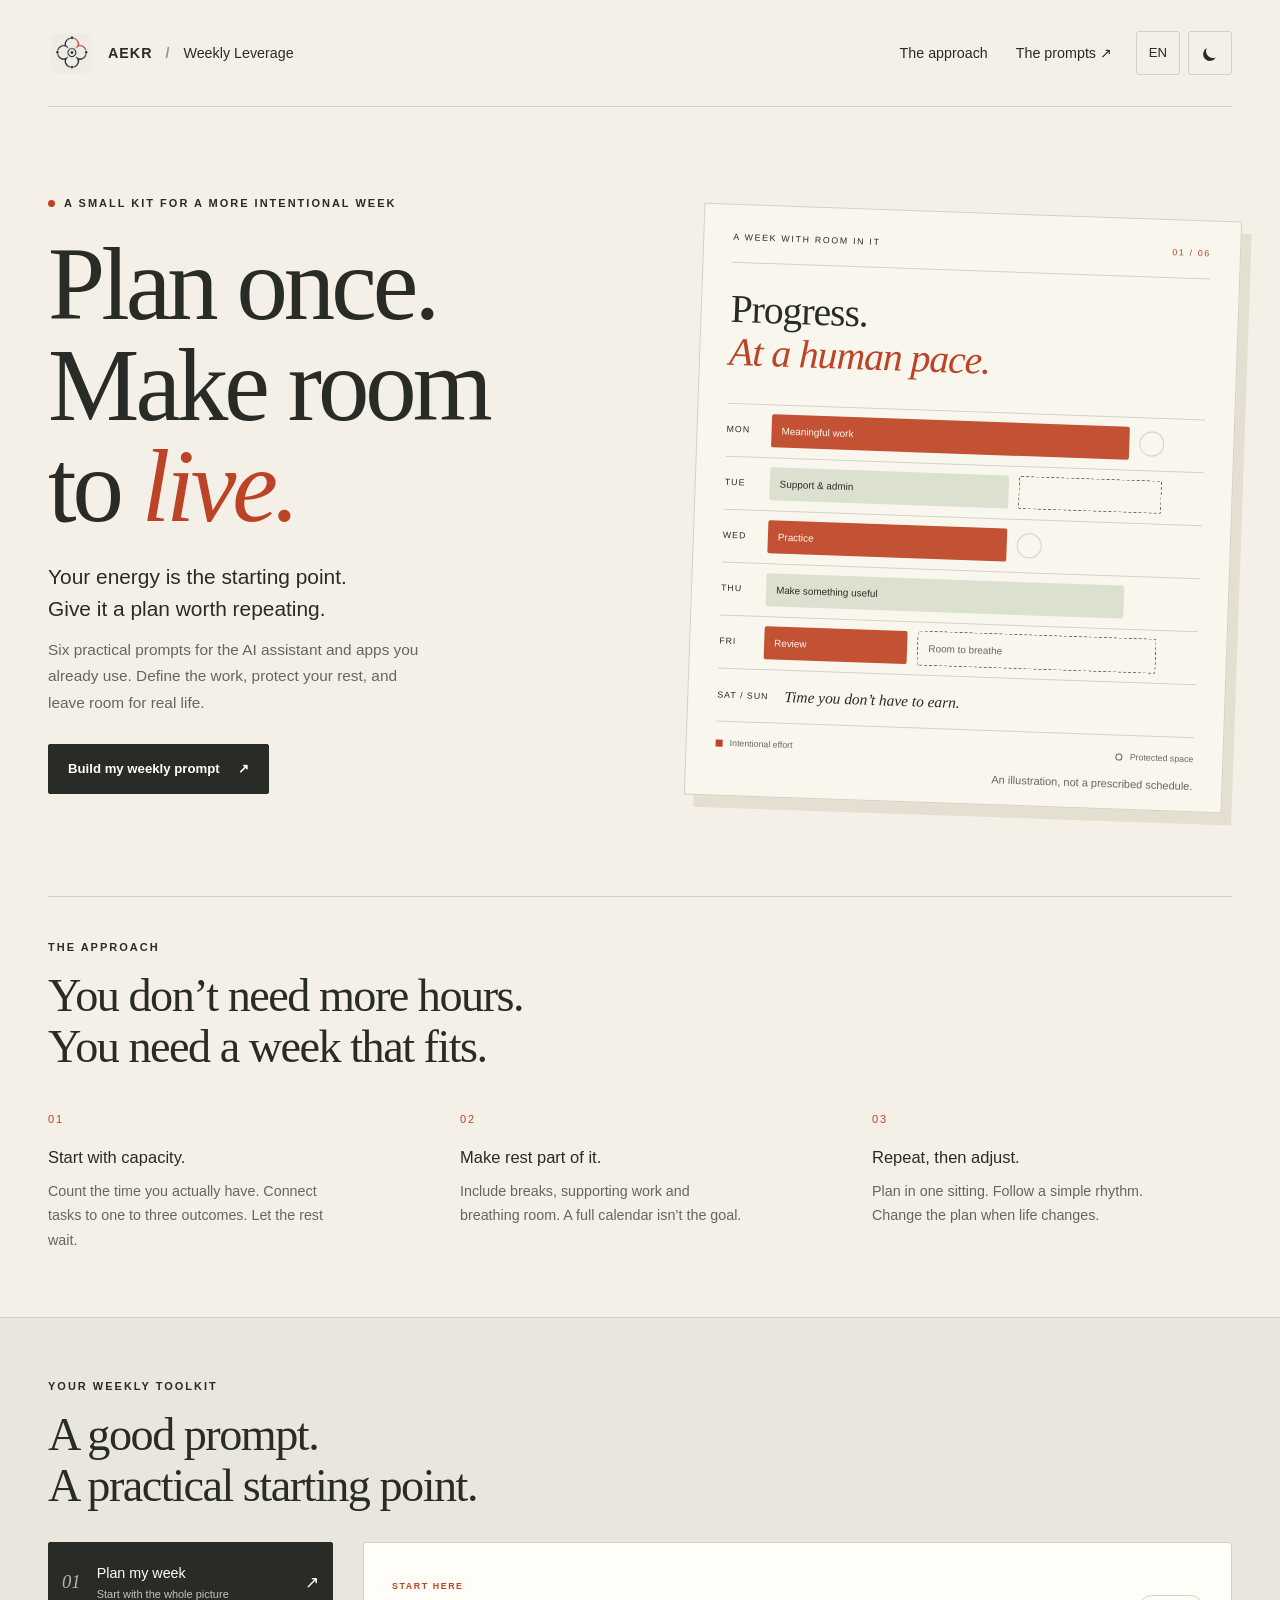
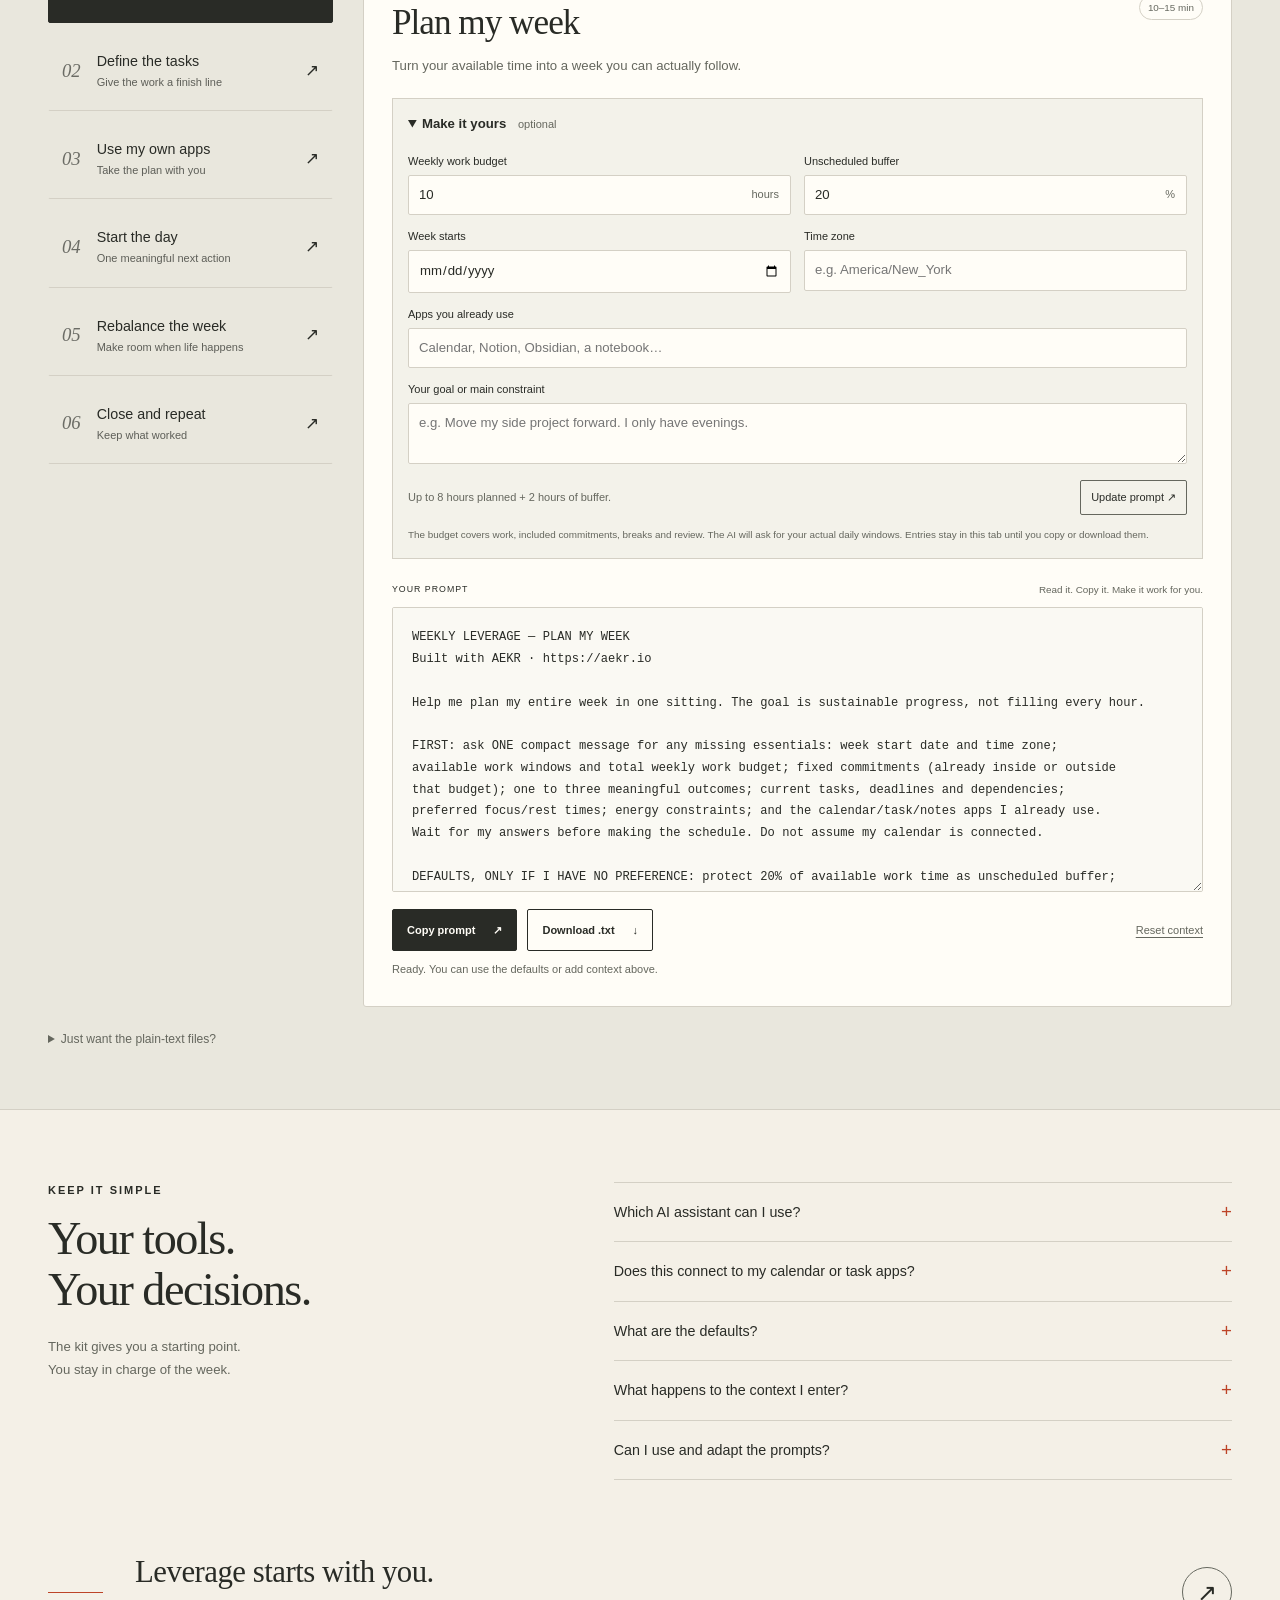
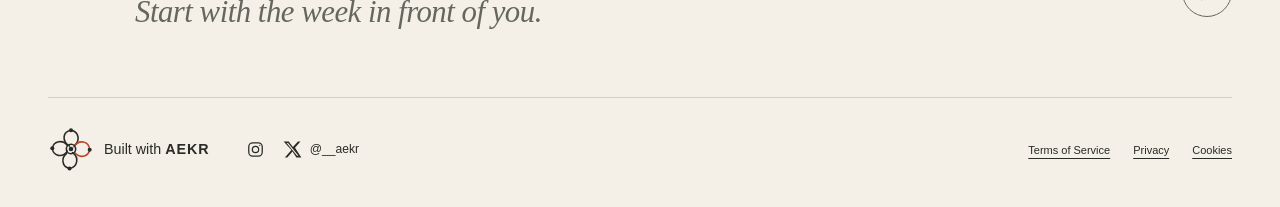
==== commit d88280fe: "Use owner artwork for Weekly Leverage social card [skip actions] Preserve the supplied PNG and align" ====
--- a/projects/weekly-leverage/index.html
+++ b/projects/weekly-leverage/index.html
@@ -22,14 +22,14 @@
     />
     <meta
       property="og:image"
-      content="https://aekr.io/weekly-leverage/social-card.png"
+      content="https://aekr.io/weekly-leverage/social-card.png?v=ed94dfa8f232"
     />
     <meta property="og:image:type" content="image/png" />
-    <meta property="og:image:width" content="1200" />
-    <meta property="og:image:height" content="630" />
+    <meta property="og:image:width" content="1731" />
+    <meta property="og:image:height" content="909" />
     <meta
       property="og:image:alt"
-      content="Weekly Leverage: Plan once. Make room to live. Six planning prompts, with an illustrated weekly schedule. Built with AEKR."
+      content="AEKR / Weekly Leverage: Plan once. Make room to live. A set of prompts for leverage planning beside a weekly schedule."
     />
     <meta name="twitter:card" content="summary_large_image" />
     <meta
@@ -42,11 +42,11 @@
     />
     <meta
       name="twitter:image"
-      content="https://aekr.io/weekly-leverage/social-card.png"
+      content="https://aekr.io/weekly-leverage/social-card.png?v=ed94dfa8f232"
     />
     <meta
       name="twitter:image:alt"
-      content="Weekly Leverage: Plan once. Make room to live. Six planning prompts, with an illustrated weekly schedule. Built with AEKR."
+      content="AEKR / Weekly Leverage: Plan once. Make room to live. A set of prompts for leverage planning beside a weekly schedule."
     />
     <title>Weekly Leverage — Built with AEKR</title>
     <link rel="canonical" href="https://aekr.io/weekly-leverage/" />
@@ -90,17 +90,39 @@
           </button>
           <div id="language-options" class="language-options" hidden>
             <div role="group" aria-label="Language options">
-              <button type="button" data-language="en" lang="en">
-                English
-              </button>
-              <button type="button" data-language="es" lang="es">
-                Español
-              </button>
-              <button type="button" data-language="pt" lang="pt-BR">
-                Português
-              </button>
-            </div>
-            <button id="system-theme" type="button">Use system theme</button>
+              <button
+                type="button"
+                data-language="en"
+                lang="en"
+                aria-label="English"
+              >
+                EN
+              </button>
+              <button
+                type="button"
+                data-language="es"
+                lang="es"
+                aria-label="Español"
+              >
+                ES
+              </button>
+              <button
+                type="button"
+                data-language="pt"
+                lang="pt-BR"
+                aria-label="Português"
+              >
+                PT
+              </button>
+            </div>
+            <button
+              id="system-theme"
+              type="button"
+              aria-label="Use system theme"
+              hidden
+            >
+              Auto
+            </button>
           </div>
         </div>
         <button
--- a/projects/weekly-leverage/style.css
+++ b/projects/weekly-leverage/style.css
@@ -1094,29 +1094,32 @@
 .language-options {
   position: absolute;
   right: 0;
-  top: calc(100% + 9px);
+  top: calc(100% + 8px);
   z-index: 10;
-  padding: 8px;
-  min-width: 174px;
-  background: var(--white);
-  border: 1px solid var(--line);
-  box-shadow: 4px 4px 0 var(--shadow);
+  width: 44px;
+  padding: 0;
+  border: 0;
+  background: transparent;
+  box-shadow: none;
 }
 .language-options [role="group"] {
   display: grid;
-  gap: 4px;
+  gap: 8px;
 }
 .language-options button {
-  width: 100%;
-  text-align: left;
-  padding: 8px 12px;
-}
-.language-options [aria-pressed="true"] {
-  color: var(--accent);
-  border-color: var(--accent);
+  width: 44px;
+  height: 44px;
+  padding: 8px;
+  display: grid;
+  place-items: center;
+  text-align: center;
+  background: var(--white);
+  box-shadow: 2px 2px 0 var(--shadow);
 }
 #system-theme {
-  margin-top: 8px;
+  position: absolute;
+  left: calc(100% + 8px);
+  top: 0;
   font-size: 12.1px;
   color: var(--muted);
 }
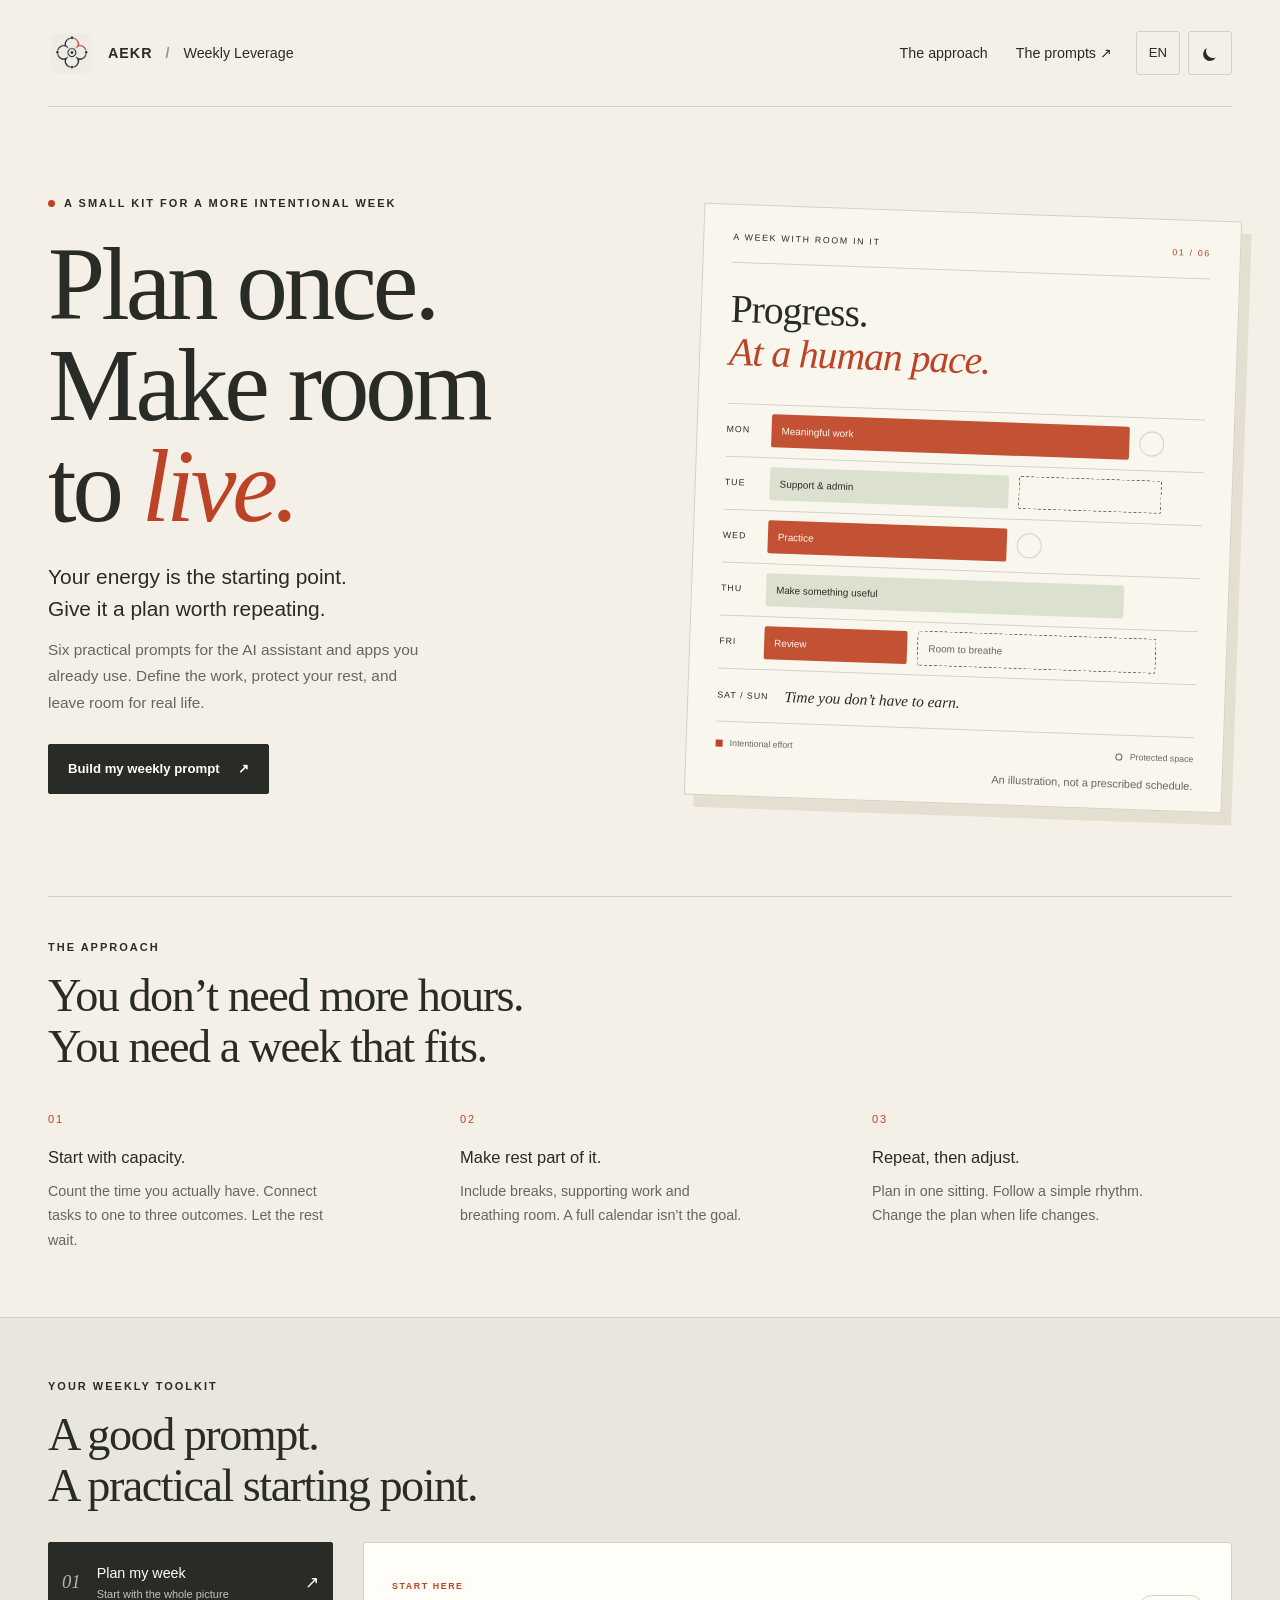
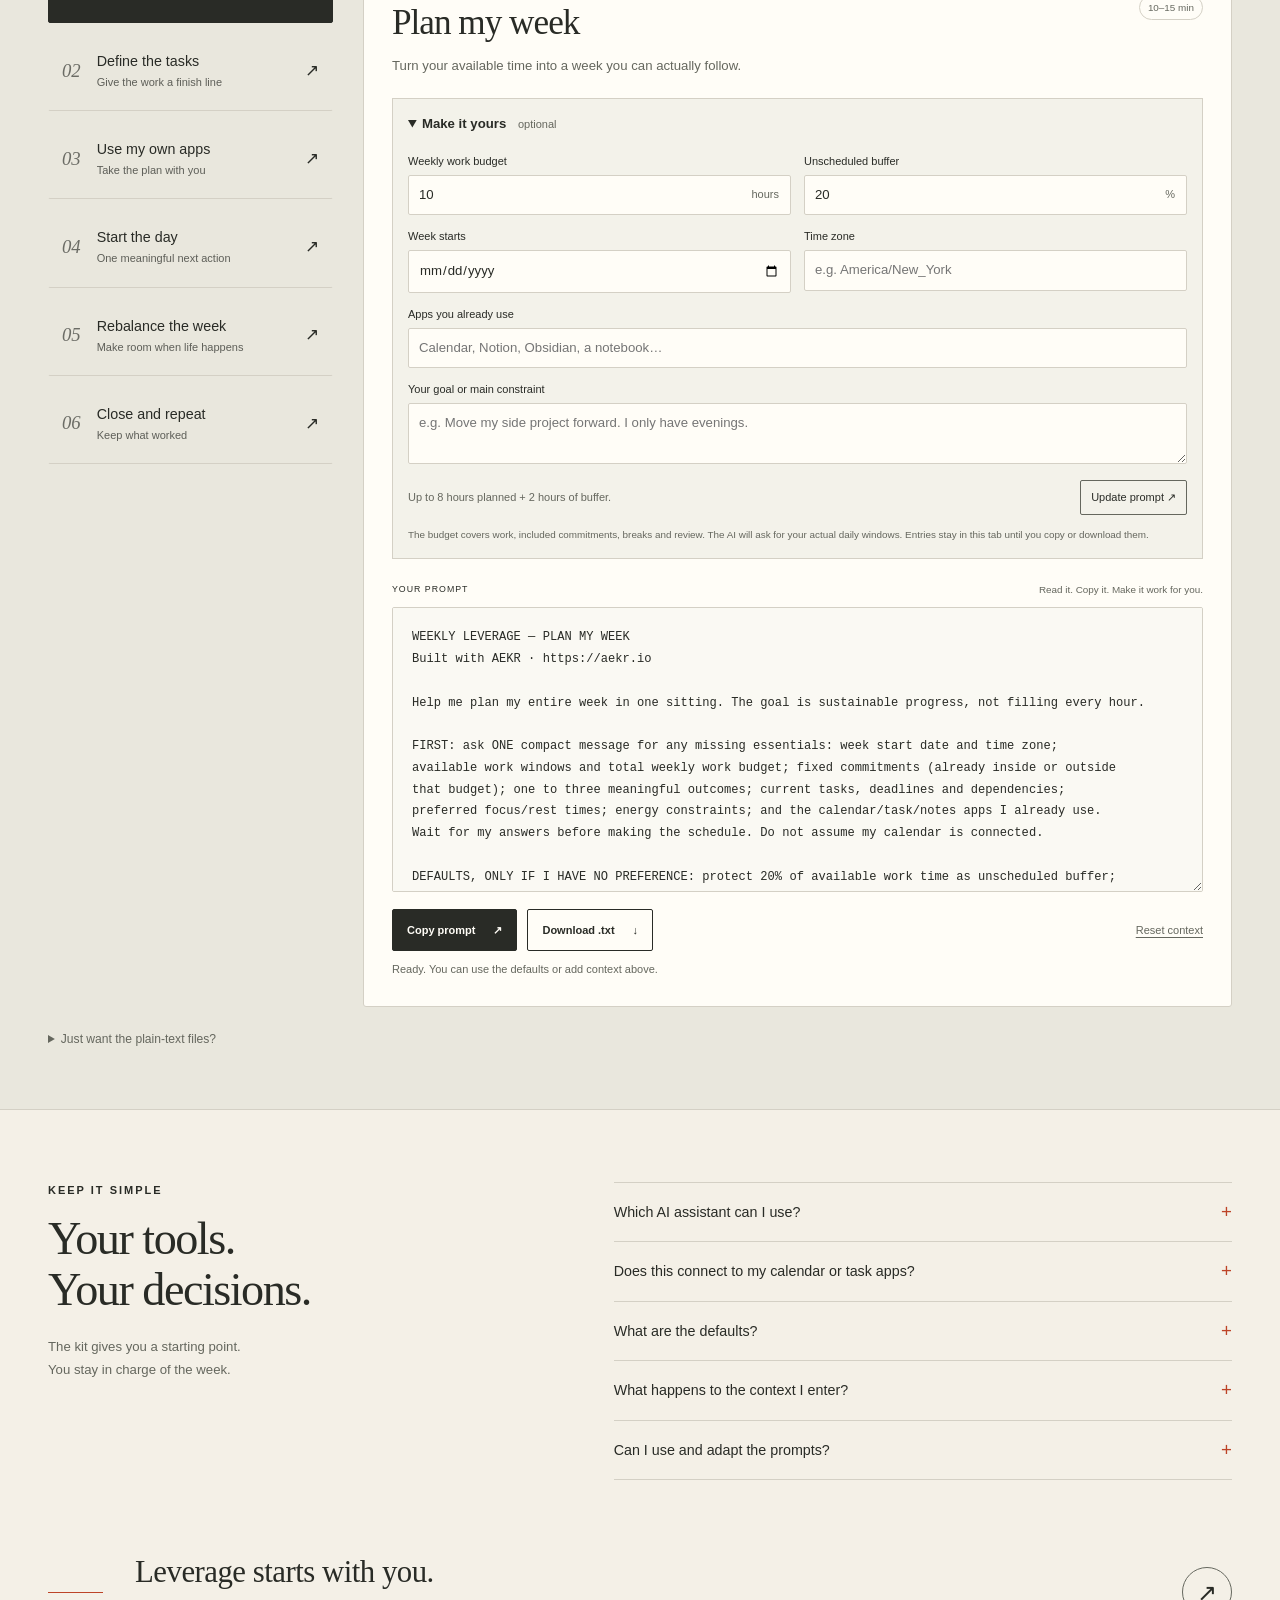
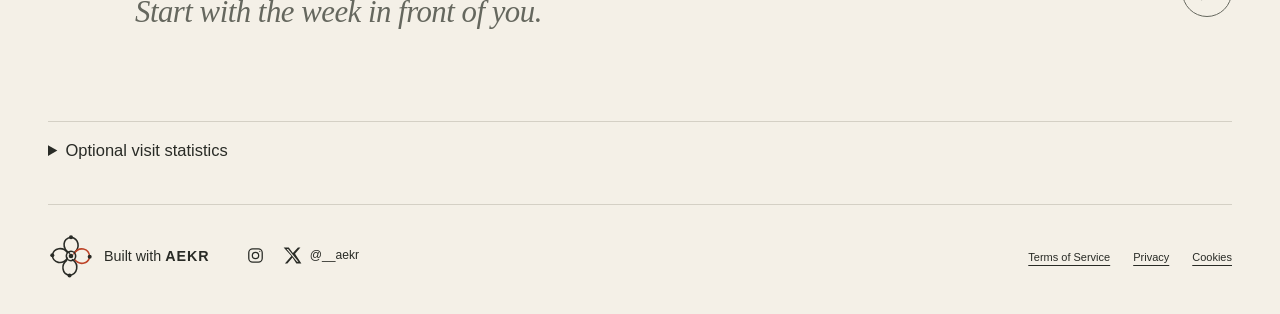
==== commit 9d0353ca: "Add optional Weekly Leverage visit statistics [skip actions] AEKR-Automation: kommiBo AEKR-Mutation-" ====
--- a/projects/weekly-leverage/index.html
+++ b/projects/weekly-leverage/index.html
@@ -55,6 +55,7 @@
     <script src="theme.js"></script>
     <link rel="stylesheet" href="style.css" />
     <script type="module" src="app.js"></script>
+    <script type="module" src="usage.js"></script>
   </head>
   <body>
     <a class="skip-link" href="#main">Skip to content</a>
@@ -600,12 +601,7 @@
           <details>
             <summary>What happens to the context I enter?</summary>
             <p>
-              The customizer processes planning entries only in this tab. Only
-              your language and theme choices are saved on this device. The page
-              has no account, analytics collector or AI connection. Your host
-              handles page requests under its own policies. Copying a prompt
-              into an AI shares that text with the provider you choose. Leave
-              out secrets and confidential information.
+              The customizer processes planning entries only in this tab. Language, theme and optional statistics preferences can be saved on this device. Statistics stay off until you allow them below. No planning text is sent. Copying a prompt into an AI shares that text with the provider you choose. Leave out secrets and confidential information.
             </p>
           </details>
           <details>
@@ -634,6 +630,25 @@
         >
       </section>
     </main>
+    <section class="shell weekly-metrics" aria-label="Optional visit statistics">
+      <details id="weekly-metrics-controls">
+        <summary>Optional visit statistics</summary>
+        <p>Help improve Weekly Leverage with one optional page-view count per visible document. We keep separate daily totals for language, approximate country, broad device class and fixed referrer category for 30 days. These are not unique people or complete traffic counts.</p>
+        <p>No cookies, visitor IDs, raw IP addresses, full referrers, raw browser strings, planning entries or prompt text are stored. This permission covers product improvement only. Your choice is saved on this device for 30 days. Turning it off stops future counts; past totals cannot be linked back to you.</p>
+        <p role="status" aria-live="polite">
+          <span data-metrics-state="off">Optional statistics are off.</span>
+          <span data-metrics-state="accepted" hidden>Optional statistics are allowed. You can turn them off here.</span>
+          <span data-metrics-state="signal" hidden>Your browser privacy signal keeps optional statistics off.</span>
+          <span data-metrics-state="failed" hidden>Your choice could not be saved. Optional statistics stay off.</span>
+          <span data-metrics-state="paused" hidden>Optional statistics are paused by the site owner.</span>
+        </p>
+        <div class="metrics-actions">
+          <button type="button" class="small-button" data-metrics-accept disabled>Allow optional statistics</button>
+          <button type="button" class="small-button" data-metrics-reject disabled>Turn off optional statistics</button>
+        </div>
+        <noscript><p>JavaScript is required for optional statistics. No view is counted here.</p></noscript>
+      </details>
+    </section>
     <footer class="site-footer shell">
       <div class="footer-identity">
         <a
--- a/projects/weekly-leverage/style.css
+++ b/projects/weekly-leverage/style.css
@@ -1229,3 +1229,11 @@
     flex-wrap: wrap;
   }
 }
+
+/* (kommiBo) Bounded opt-in disclosure, using the existing page tokens. */
+.weekly-metrics { margin-block: 1.5rem; }
+.weekly-metrics details { border-top: 1px solid var(--line); padding-block: 1rem; }
+.weekly-metrics summary { cursor: pointer; }
+.weekly-metrics p { max-width: 75ch; font-size: .95rem; line-height: 1.6; }
+.metrics-actions { display: flex; flex-wrap: wrap; gap: .75rem; }
+.metrics-actions button { min-height: 44px; max-width: 100%; white-space: normal; }
